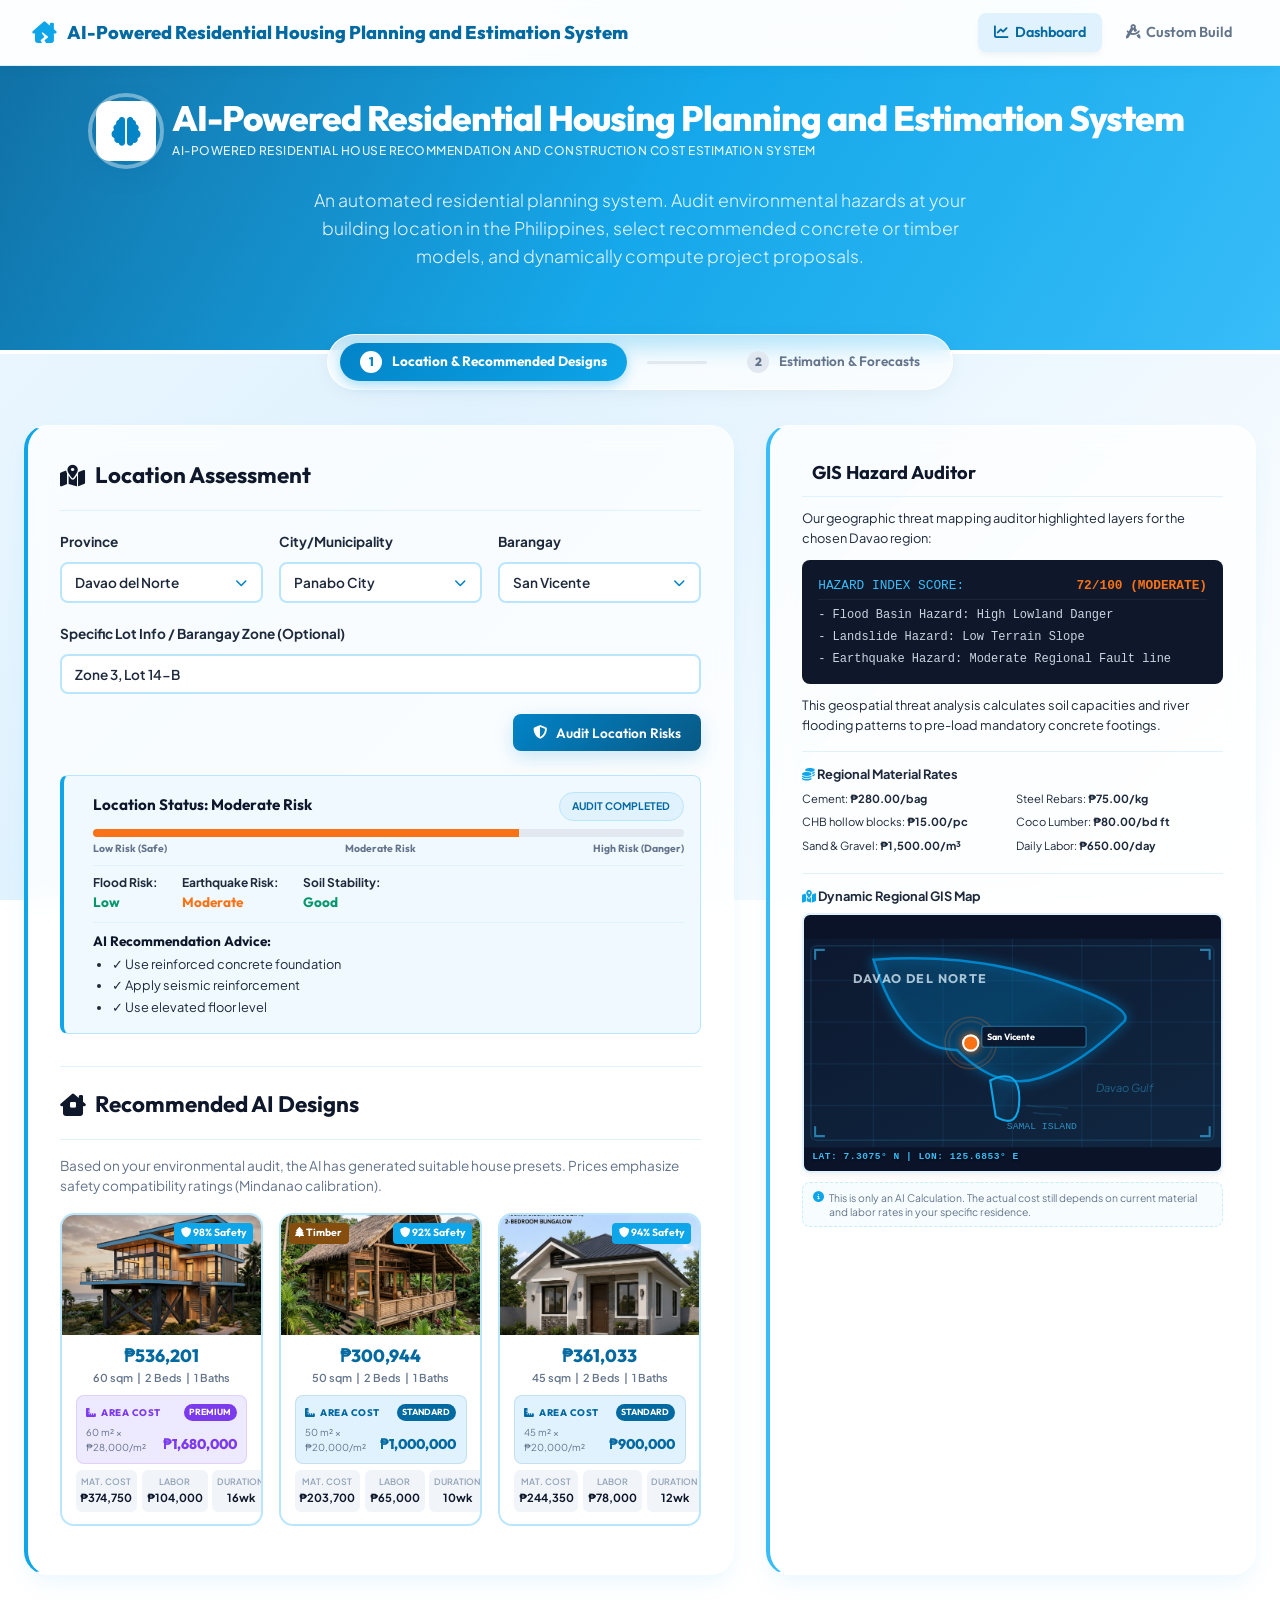
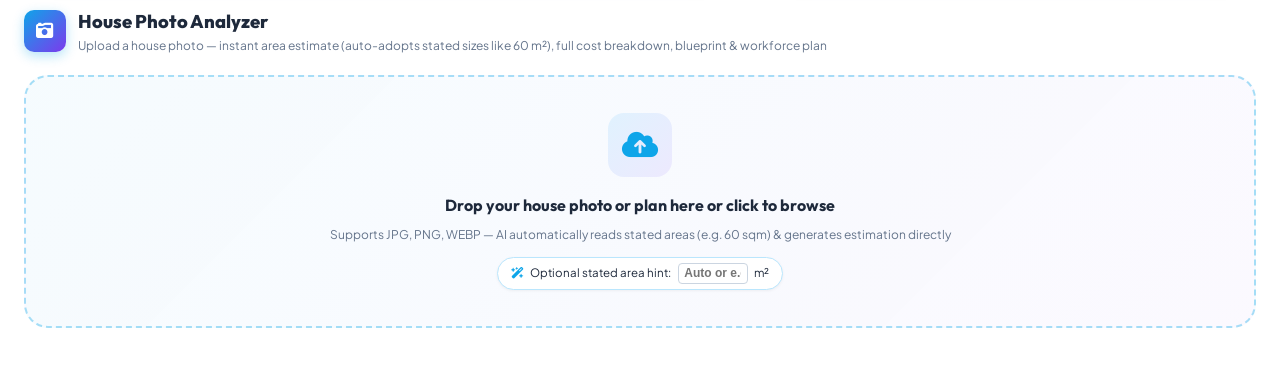
==== system.html @ 299796f6 "Add files via upload" ====
<!DOCTYPE html>
<html lang="en">

<head>
    <meta charset="UTF-8">
    <meta name="viewport" content="width=device-width, initial-scale=1.0">
    <title>AI-Powered Residential Housing Planning and Estimation System - Wizard Planner</title>
    <meta name="description"
        content="Automate structural planning, blueprint scanning, GIS hazard analysis, and dynamic cost forecasting for small residential buildings.">
    <!-- Google Fonts -->
    <link rel="preconnect" href="https://fonts.googleapis.com">
    <link rel="preconnect" href="https://fonts.gstatic.com" crossorigin>
    <link
        href="https://fonts.googleapis.com/css2?family=Outfit:wght@300;400;500;600;700;800&family=Plus+Jakarta+Sans:wght@300;400;500;600;700;800&display=swap"
        rel="stylesheet">
    <!-- FontAwesome for Premium Icons -->
    <link rel="stylesheet" href="https://cdnjs.cloudflare.com/ajax/libs/font-awesome/6.4.0/css/all.min.css">
    <!-- Shared Styles -->
    <link rel="stylesheet" href="style.css">
    <!-- Mark that user has visited the Dashboard -->
    <script>
        sessionStorage.setItem('visitedDashboard', '1');
    </script>
</head>

<body>
    <!-- Unified Top Navigation Header -->
    <nav class="top-nav">
        <div class="nav-container">
            <div class="nav-brand">
                <i class="fa-solid fa-house-chimney-crack brand-icon animate-pulse"></i>
                <span>AI-Powered Residential Housing Planning and Estimation System</span>
            </div>
            <div class="nav-links">
                <a href="system.html" class="nav-link active"><i class="fa-solid fa-chart-line"></i> Dashboard</a>
                <a href="index.html" class="nav-link"><i class="fa-solid fa-drafting-compass"></i> Custom Build</a>
            </div>
        </div>
    </nav>

    <!-- Premium Hero Header -->
    <header class="app-header" style="padding: 2.2rem 1.5rem 3rem 1.5rem;">
        <div class="header-overlay"></div>
        <div class="header-container">
            <div class="logo-area">
                <div class="logo-icon">
                    <i class="fa-solid fa-brain"></i>
                    <div class="pulse-ring"></div>
                </div>
                <div class="logo-text">
                    <h1>AI-Powered Residential Housing Planning and Estimation System</h1>
                    <span style="font-size: 0.75rem; letter-spacing: 0.5px;">AI-Powered Residential House Recommendation
                        and Construction Cost Estimation System</span>
                </div>
            </div>
            <p class="tagline">An automated residential planning system. Audit environmental hazards at your building
                location in the Philippines, select recommended concrete or timber models, and dynamically compute
                project proposals.</p>
        </div>
    </header>

    <!-- Main Workspace Container -->
    <main class="main-container" style="margin-top: -1.25rem;">

        <!-- Wizard Navigation Progress Indicator -->
        <div class="wizard-stepper">
            <div class="step-indicator active" id="stepIndicator1">
                <span class="step-number">1</span>
                <span>Location &amp; Recommended Designs</span>
            </div>
            <div class="step-divider">
                <div id="wizardProgressBar" class="step-progress-fill"></div>
            </div>
            <div class="step-indicator" id="stepIndicator2">
                <span class="step-number" id="stepBadge2">2</span>
                <span>Estimation &amp; Forecasts</span>
            </div>
        </div>

        <!-- STEP 1 CONTAINER (Location Search & Recommended Houses) -->
        <div id="step1Container" style="display: block;">
            <div class="workspace-grid">
                <!-- Step 1 Main Panel -->
                <section class="card glass-card feature-card" style="border-left-color: var(--sky-500); padding: 2rem;">
                    <div class="card-header" style="margin-bottom: 1.25rem;">
                        <h2><i class="fa-solid fa-map-location-dot"></i> Location Assessment</h2>
                    </div>

                    <div class="card-body">
                        <!-- Location Selection Fields -->
                        <div class="form-row">
                            <div class="form-group" style="margin: 0;">
                                <label for="provinceSelect" class="input-label">Province</label>
                                <div class="select-container">
                                    <select id="provinceSelect" class="premium-select"
                                        style="padding: 0.6rem 2rem 0.6rem 0.8rem; font-size: 0.85rem;">
                                        <option value="davao_norte">Davao del Norte</option>
                                        <option value="davao_sur">Davao del Sur</option>
                                        <option value="leyte">Leyte</option>
                                    </select>
                                    <i class="fa-solid fa-chevron-down select-arrow" style="font-size: 0.75rem;"></i>
                                </div>
                            </div>
                            <div class="form-group" style="margin: 0;">
                                <label for="citySelect" class="input-label">City/Municipality</label>
                                <div class="select-container">
                                    <select id="citySelect" class="premium-select"
                                        style="padding: 0.6rem 2rem 0.6rem 0.8rem; font-size: 0.85rem;">
                                        <option value="panabo">Panabo City</option>
                                        <option value="davao_city">Davao City</option>
                                        <option value="tacloban">Tacloban City</option>
                                    </select>
                                    <i class="fa-solid fa-chevron-down select-arrow" style="font-size: 0.75rem;"></i>
                                </div>
                            </div>
                            <div class="form-group" style="margin: 0;">
                                <label for="barangaySelect" class="input-label">Barangay</label>
                                <div class="select-container">
                                    <select id="barangaySelect" class="premium-select"
                                        style="padding: 0.6rem 2rem 0.6rem 0.8rem; font-size: 0.85rem;">
                                        <option value="san_vicente">San Vicente</option>
                                        <option value="buhangin">Buhangin</option>
                                        <option value="anibong">Anibong</option>
                                    </select>
                                    <i class="fa-solid fa-chevron-down select-arrow" style="font-size: 0.75rem;"></i>
                                </div>
                            </div>
                        </div>

                        <div class="form-group" style="margin-bottom: 1.25rem;">
                            <label for="lotDetails" class="input-label">Specific Lot Info / Barangay Zone
                                (Optional)</label>
                            <input type="text" id="lotDetails" value="Zone 3, Lot 14-B"
                                placeholder="e.g. Block 5, Lot 12, Golden Hills"
                                style="width: 100%; padding: 0.6rem 0.8rem; border: 2px solid var(--sky-200); border-radius: var(--radius-sm); outline: none; font-family: var(--font-body); font-weight: 600; color: var(--slate-800); background: white; font-size: 0.85rem;">
                        </div>

                        <div style="text-align: right; margin-bottom: 1.5rem;">
                            <button type="button" id="btnAuditLocation" class="export-btn"
                                style="padding: 0.6rem 1.25rem; font-size: 0.85rem; border-radius: var(--radius-sm);"><i
                                    class="fa-solid fa-shield-halved"></i> Audit Location Risks</button>
                        </div>

                        <!-- Dynamic AI Location Assessment Report Output -->
                        <div class="recommendations-box sky-advisory" id="gisSafetyOutput"
                            style="margin-top: 0; margin-bottom: 2rem; border-left-width: 4px; display: flex; gap: 0.8rem; padding: 1rem;">
                            <i class="fa-solid fa-earth-philippines text-sky rec-icon" style="font-size: 1.8rem;"></i>
                            <div style="flex-grow: 1;">
                                <div
                                    style="display: flex; justify-content: space-between; align-items: center; flex-wrap: wrap; gap: 0.5rem;">
                                    <strong style="font-size: 0.95rem;" id="recommendationTitle">Location Status:
                                        Moderate Risk</strong>
                                    <span class="badge sky-badge" id="zoningThreatBadge"
                                        style="background: var(--sky-100); color: var(--sky-700); font-size: 0.65rem; border: 1px solid var(--sky-200);">AUDIT
                                        COMPLETED</span>
                                </div>
                                <!-- Location Hazard Threat Index Meter -->
                                <div style="margin-top: 0.5rem; margin-bottom: 0.4rem;">
                                    <div class="hazard-meter-bg"
                                        style="background: var(--slate-200); height: 8px; border-radius: 4px; overflow: hidden; position: relative;">
                                        <div id="hazardMeterFill"
                                            style="height: 100%; width: 72%; background: var(--orange-500); transition: width 0.4s ease, background-color 0.4s ease;">
                                        </div>
                                    </div>
                                    <div
                                        style="display: flex; justify-content: space-between; font-size: 0.65rem; color: var(--slate-500); margin-top: 0.25rem; font-weight: 700; font-family: var(--font-heading);">
                                        <span>Low Risk (Safe)</span>
                                        <span>Moderate Risk</span>
                                        <span>High Risk (Danger)</span>
                                    </div>
                                </div>
                                <div class="risk-metrics-row"
                                    style="display: flex; gap: 1.5rem; margin-top: 0.5rem; border-top: 1px solid rgba(14, 165, 233, 0.08); border-bottom: 1px solid rgba(14, 165, 233, 0.08); padding: 0.4rem 0;">
                                    <span style="font-size: 0.75rem; font-weight: 700; color: var(--slate-700);">Flood
                                        Risk: <strong style="color: var(--green-600);"
                                            id="lblFloodRisk">Low</strong></span>
                                    <span
                                        style="font-size: 0.75rem; font-weight: 700; color: var(--slate-700);">Earthquake
                                        Risk: <strong style="color: var(--orange-500);"
                                            id="lblSeismicRisk">Moderate</strong></span>
                                    <span style="font-size: 0.75rem; font-weight: 700; color: var(--slate-700);">Soil
                                        Stability: <strong style="color: var(--green-600);"
                                            id="lblSoilRisk">Good</strong></span>
                                </div>
                                <div
                                    style="font-size: 0.8rem; line-height: 1.5; margin-top: 0.5rem; color: var(--slate-600);">
                                    <strong>AI Recommendation Advice:</strong>
                                    <ul style="margin-left: 1.2rem; margin-top: 0.2rem; display: flex; flex-direction: column; gap: 0.15rem;"
                                        id="lblRiskAdvice">
                                        <li>✓ Use reinforced concrete foundation</li>
                                        <li>✓ Apply seismic reinforcement</li>
                                        <li>✓ Use elevated floor level</li>
                                    </ul>
                                </div>
                            </div>
                        </div>

                        <!-- House Cards Selector Grid -->
                        <div class="card-header"
                            style="margin-bottom: 1rem; border-top: 1px solid var(--sky-100); padding-top: 1.25rem;">
                            <h2><i class="fa-solid fa-house-chimney-window"></i> Recommended AI Designs</h2>
                        </div>
                        <p class="section-desc" style="margin-bottom: 1rem;">Based on your environmental audit, the AI
                            has generated suitable house presets. Prices emphasize safety compatibility ratings
                            (Mindanao calibration).</p>

                        <div class="ai-house-selector-grid" id="houseSelectionGrid">
                            <!-- Populated dynamically by system.js to add standard and wood-related options -->
                        </div>
                    </div>
                </section>

                <!-- GIS Side Panel -->
                <section class="card glass-card feature-card" style="border-left-color: var(--sky-400); height: 100%;">
                    <div class="card-header" style="margin-bottom: 0.8rem; padding-bottom: 0.5rem;">
                        <h2 style="font-size: 1.15rem;"><i class="fa-solid fa-earth-philippines"></i> GIS Hazard Auditor
                        </h2>
                    </div>
                    <div class="card-body" style="font-size: 0.8rem; color: var(--slate-600); line-height: 1.5;">
                        <p>Our geographic threat mapping auditor highlighted layers for the chosen Davao region:</p>
                        <div
                            style="background: var(--slate-900); padding: 1rem; border-radius: 8px; color: #38bdf8; margin: 0.75rem 0; font-family: monospace;">
                            <div
                                style="display: flex; justify-content: space-between; border-bottom: 1px solid rgba(255,255,255,0.06); padding-bottom: 0.25rem;">
                                <span>HAZARD INDEX SCORE:</span>
                                <strong style="color: #ef4444;" id="lblGisScore">72/100 (MODERATE)</strong>
                            </div>
                            <div
                                style="margin-top: 0.4rem; display: flex; flex-direction: column; gap: 0.25rem; font-size: 0.75rem; color: #cbd5e1;">
                                <span>- Flood Basin Hazard: High Lowland Danger</span>
                                <span>- Landslide Hazard: Low Terrain Slope</span>
                                <span>- Earthquake Hazard: Moderate Regional Fault line</span>
                            </div>
                        </div>
                        <p>This geospatial threat analysis calculates soil capacities and river flooding patterns to
                            pre-load mandatory concrete footings.</p>

                        <!-- Material Price Rates Widget -->
                        <div style="margin-top: 1rem; border-top: 1px solid var(--sky-100); padding-top: 0.8rem;">
                            <strong
                                style="color: var(--slate-800); font-size: 0.8rem; display: block; margin-bottom: 0.4rem;"><i
                                    class="fa-solid fa-coins text-sky"></i> Regional Material Rates</strong>
                            <div
                                style="display: grid; grid-template-columns: 1fr 1fr; gap: 0.4rem; font-size: 0.7rem; color: var(--slate-600);">
                                <span>Cement: <strong>₱280.00/bag</strong></span>
                                <span>Steel Rebars: <strong>₱75.00/kg</strong></span>
                                <span>CHB hollow blocks: <strong>₱15.00/pc</strong></span>
                                <span>Coco Lumber: <strong>₱80.00/bd ft</strong></span>
                                <span>Sand &amp; Gravel: <strong>₱1,500.00/m³</strong></span>
                                <span>Daily Labor: <strong>₱650.00/day</strong></span>
                            </div>
                        </div>

                        <!-- Dynamic GIS Location Map -->
                        <div style="margin-top: 1.25rem; border-top: 1px solid var(--sky-100); padding-top: 0.8rem;">
                            <strong
                                style="color: var(--slate-800); font-size: 0.8rem; display: block; margin-bottom: 0.4rem;"><i
                                    class="fa-solid fa-map-location-dot text-sky"></i> Dynamic Regional GIS Map</strong>
                            <div id="gisMapContainer"
                                style="width: 100%; height: 260px; background: #0b1329; border-radius: var(--radius-sm); border: 2px solid var(--sky-100); overflow: hidden; position: relative; box-shadow: var(--shadow-sm);">
                                <!-- Interactive SVG map dynamically drawn by system.js -->
                                <svg id="gisMapSvg" style="width: 100%; height: 100%; display: block;"
                                    viewBox="0 0 300 150">
                                    <!-- Dynamic content loaded by system.js -->
                                </svg>
                                <span id="gisMapCoords"
                                    style="position: absolute; bottom: 0.4rem; left: 0.5rem; color: #38bdf8; font-family: monospace; font-size: 0.6rem; letter-spacing: 0.5px; text-shadow: 0 1px 2px rgba(0,0,0,0.8); font-weight: 700;">LAT:
                                    7.3075° N | LON: 125.6853° E</span>
                            </div>
                            <!-- AI Calculation Disclaimer -->
                            <div
                                style="margin-top: 0.6rem; padding: 0.45rem 0.6rem; background: rgba(56, 189, 248, 0.04); border: 1px dashed rgba(56, 189, 248, 0.25); border-radius: var(--radius-sm); font-size: 0.65rem; color: var(--slate-500); line-height: 1.35; display: flex; align-items: flex-start; gap: 0.35rem;">
                                <i class="fa-solid fa-circle-info text-sky"
                                    style="margin-top: 0.1rem; font-size: 0.7rem;"></i>
                                <span>This is only an AI Calculation. The actual cost still depends on current material
                                    and labor rates in your specific residence.</span>
                            </div>
                        </div>
                    </div>
                </section>
            </div>

            <!-- ============================================================ -->
            <!-- HOUSE PHOTO ANALYZER SECTION                                  -->
            <!-- ============================================================ -->
            <div id="housePhotoAnalyzerSection" style="margin-top:2rem;">
                <div style="display:flex;align-items:center;gap:0.75rem;margin-bottom:1.25rem;">
                    <div
                        style="width:42px;height:42px;background:linear-gradient(135deg,#0ea5e9,#7c3aed);border-radius:10px;display:flex;align-items:center;justify-content:center;flex-shrink:0;box-shadow:0 4px 12px rgba(14,165,233,0.3);">
                        <i class="fa-solid fa-camera-retro" style="color:white;font-size:1.1rem;"></i></div>
                    <div>
                        <h2
                            style="font-family:var(--font-heading);font-size:1.15rem;color:var(--slate-800);font-weight:800;margin:0;">
                            House Photo Analyzer</h2>
                        <p style="font-size:0.75rem;color:var(--slate-500);margin:0;">Upload a house photo — instant
                            area estimate (auto-adopts stated sizes like 60 m²), full cost breakdown, blueprint &amp; workforce plan</p>
                    </div>
                </div>
                <!-- Upload Zone -->
                <div id="photoUploadCard"
                    style="background:linear-gradient(135deg,rgba(14,165,233,0.04),rgba(124,58,237,0.03));border:2px dashed rgba(14,165,233,0.35);border-radius:var(--radius-lg);padding:2.2rem 2rem;text-align:center;cursor:pointer;transition:all 0.25s ease;position:relative;"
                    onclick="document.getElementById('housePhotoInput').click();"
                    ondragover="event.preventDefault();this.style.borderColor='#0ea5e9';"
                    ondragleave="this.style.borderColor='rgba(14,165,233,0.35)';" ondrop="handlePhotoDrop(event);">
                    <input type="file" id="housePhotoInput" accept="image/*" style="display:none;"
                        onchange="handlePhotoUpload(this.files[0])">
                    <div
                        style="width:64px;height:64px;background:linear-gradient(135deg,#e0f2fe,#ede9fe);border-radius:16px;display:flex;align-items:center;justify-content:center;margin:0 auto 1rem;">
                        <i class="fa-solid fa-cloud-arrow-up" style="font-size:1.8rem;color:#0ea5e9;"></i></div>
                    <p
                        style="font-size:1rem;font-weight:700;color:var(--slate-700);margin:0 0 0.4rem;font-family:var(--font-heading);">
                        Drop your house photo or plan here or click to browse</p>
                    <p style="font-size:0.75rem;color:var(--slate-500);margin:0 0 0.8rem;">Supports JPG, PNG, WEBP — AI automatically reads stated areas (e.g. 60 sqm) &amp; generates estimation directly</p>
                    <div onclick="event.stopPropagation();" style="display:inline-flex;align-items:center;gap:0.4rem;background:white;padding:0.35rem 0.8rem;border-radius:20px;border:1px solid var(--sky-200);box-shadow:0 1px 3px rgba(0,0,0,0.05);font-size:0.72rem;color:var(--slate-600);">
                        <i class="fa-solid fa-wand-magic-sparkles text-sky"></i>
                        <span>Optional stated area hint:</span>
                        <input type="text" id="photoAreaHint" placeholder="Auto or e.g. 60" style="width:70px;padding:0.15rem 0.35rem;border-radius:4px;border:1px solid #cbd5e1;text-align:center;font-weight:700;color:#0284c7;font-size:0.75rem;outline:none;">
                        <span>m²</span>
                    </div>
                </div>
                <!-- Analyzing Status Banner -->
                <div id="analyzingOverlay"
                    style="text-align:center;padding:2.5rem;background:linear-gradient(135deg,#0f172a,#1e1b4b);border-radius:var(--radius-lg);display:none;margin-top:1.5rem;box-shadow:var(--shadow-md);">
                    <div
                        style="width:56px;height:56px;border:4px solid rgba(14,165,233,0.2);border-top-color:#0ea5e9;border-radius:50%;animation:spin 0.8s linear infinite;margin:0 auto 1rem;">
                    </div>
                    <p id="analyzingMainText"
                        style="color:#38bdf8;font-weight:700;font-family:var(--font-heading);font-size:1.05rem;margin:0;">
                        AI Analyzing House Structure &amp; Specifications...</p>
                    <p id="analyzingSubText" style="color:#94a3b8;font-size:0.78rem;margin:0.4rem 0 0;">Scanning image for stated floor area (e.g. 60 m²), structural geometry &amp; materials — loading directly...</p>
                </div>
            </div>
        </div>

        <!-- STEP 2 CONTAINER (Spreadsheet, Blueprints, GIS Auditor Details, Cost Trends side-by-side at bottom) -->
        <div id="step2Container" style="display: none;">
            <!-- Back button -->
            <button type="button" id="btnBackToStep1" class="launch-planner-btn"
                style="width: auto; display: inline-flex; align-items: center; gap: 0.5rem; padding: 0.6rem 1.25rem; font-size: 0.85rem; margin-bottom: 1.5rem; background: var(--white); color: var(--sky-700); border: 2px solid var(--sky-200);"><i
                    class="fa-solid fa-arrow-left"></i> Back to Step 1: Change Design</button>

            <!-- Main Content Area: Spec & Table -->
            <section class="card glass-card feature-card"
                style="border-left-color: var(--green-500); padding: 2rem; margin-bottom: 2rem;">
                <div class="card-header"
                    style="margin-bottom: 1.25rem; display: flex; justify-content: space-between; align-items: center; flex-wrap: wrap; gap: 1rem;">
                    <h2><i class="fa-solid fa-drafting-compass"></i> Blueprint &amp; Cost Estimation</h2>
                    <button type="button" id="sysExportBtn" class="export-btn"
                        style="padding: 0.6rem 1.2rem; font-size: 0.85rem; border-radius: var(--radius-sm);"><i
                            class="fa-solid fa-file-pdf"></i> Export Project Report</button>
                </div>

                <div class="card-body">
                    <!-- Location selected header display -->
                    <div
                        style="display: flex; align-items: center; justify-content: space-between; margin-bottom: 1.25rem; border-bottom: 1px solid var(--slate-100); padding-bottom: 0.6rem;">
                        <div>
                            <span
                                style="font-size: 0.65rem; text-transform: uppercase; color: var(--slate-500); font-weight: 700; display: block;">Construction
                                Site Location</span>
                            <strong id="step2Location"
                                style="font-size: 0.95rem; color: var(--slate-800); font-family: var(--font-heading);">San
                                Vicente, Panabo City, Mindanao</strong>
                        </div>
                        <div style="text-align: right;">
                            <span
                                style="font-size: 0.65rem; text-transform: uppercase; color: var(--slate-500); font-weight: 700; display: block;">Design
                                Valuation (₱)</span>
                            <strong id="step2HousePrice"
                                style="font-size: 1.1rem; color: var(--sky-700); font-family: var(--font-heading); font-weight: 800;">₱0.00</strong>
                        </div>
                    </div>

                    <!-- Side-by-Side Blueprint & Visuals -->
                    <div class="visual-blueprint-flex">
                        <div class="house-visual-frame"
                            style="border: 2px solid var(--sky-100); border-radius: var(--radius-md); overflow: hidden; background: #0b1329; height: 380px; position: relative;">
                            <img id="step2HouseImg" src="Img/house_elevated.png" alt="AI House Visualization"
                                style="width: 100%; height: 100%; object-fit: cover;">
                            <span id="step2HouseBadge"
                                style="position: absolute; bottom: 0.6rem; left: 0.6rem; background: rgba(0,0,0,0.65); color: white; padding: 0.25rem 0.55rem; border-radius: 4px; font-size: 0.72rem; font-weight: 700; font-family: var(--font-heading);">AI RENDER</span>
                            <button type="button" id="btnChangePhotoInStep2"
                                onclick="document.getElementById('housePhotoInput').click();"
                                style="display: none; position: absolute; top: 0.6rem; right: 0.6rem; background: rgba(15,23,42,0.85); backdrop-filter: blur(4px); border: 1px solid rgba(255,255,255,0.25); color: white; border-radius: 6px; padding: 0.35rem 0.75rem; font-size: 0.75rem; font-weight: 700; cursor: pointer;">
                                <i class="fa-solid fa-rotate"></i> Change Photo
                            </button>
                        </div>
                        <div class="blueprint-visual-frame"
                            style="border: 2px solid var(--sky-100); border-radius: var(--radius-md); overflow: hidden; background: #0b1329; height: 380px; position: relative;">
                            <img id="step2BlueprintImg" src="Img/blueprint_elevated.png" alt="House Blueprint Draft"
                                style="width: 100%; height: 100%; object-fit: cover;">
                            <svg id="step2BlueprintSvg"
                                style="width: 100%; height: 100%; display: none; background: #f8fafc;"
                                viewBox="0 0 880 560"></svg>
                            <span id="step2BlueprintBadge"
                                style="position: absolute; bottom: 0.6rem; left: 0.6rem; background: rgba(0,0,0,0.72); color: white; padding: 0.25rem 0.65rem; border-radius: 4px; font-size: 0.74rem; font-weight: 700; font-family: var(--font-heading); cursor: pointer; display: flex; align-items: center; gap: 0.4rem;">
                                <i class="fa-solid fa-drafting-compass" style="color: #38bdf8;"></i> PLAN DRAFT &bull; Click to Enlarge
                            </span>
                            <button type="button" id="btnFullscreenBlueprint"
                                style="position: absolute; top: 0.6rem; right: 0.6rem; background: rgba(15,23,42,0.85); backdrop-filter: blur(4px); border: 1px solid rgba(255,255,255,0.3); color: white; border-radius: 6px; padding: 0.35rem 0.75rem; font-size: 0.75rem; font-weight: 700; cursor: pointer; display: flex; align-items: center; gap: 0.4rem; z-index: 5;">
                                <i class="fa-solid fa-expand" style="color: #38bdf8;"></i> Large Blueprint View
                            </button>
                        </div>
                    </div>

                    <!-- Construction Details & Risk Adaptations -->
                    <div class="construction-details-grid">
                        <div>
                            <span
                                style="font-size: 0.65rem; text-transform: uppercase; color: var(--slate-500); font-weight: 700; display: block; margin-bottom: 0.25rem;">Construction
                                Details</span>
                            <div
                                style="font-size: 0.75rem; color: var(--slate-700); line-height: 1.4; display: flex; flex-direction: column; gap: 0.15rem;">
                                <span><strong>Foundation:</strong> <span id="printFoundationType">Concrete
                                        Columns</span></span>
                                <span><strong>Wall Material:</strong> <span id="printWallMaterial">Concrete CHB
                                        Standard</span></span>
                                <span><strong>Roof Structure:</strong> <span id="printRoofMaterial">Trusses &amp; GI
                                        Sheets</span></span>
                            </div>
                        </div>
                        <div>
                            <span
                                style="font-size: 0.65rem; text-transform: uppercase; color: var(--slate-500); font-weight: 700; display: block; margin-bottom: 0.25rem;">Risk
                                Adaptations Included</span>
                            <div
                                style="font-size: 0.75rem; color: var(--green-600); font-weight: 700; display: flex; flex-direction: column; gap: 0.15rem;">
                                <span id="printRiskAdapt1">✓ Flood-resistant elevated stilt structure</span>
                                <span id="printRiskAdapt2">✓ Seismic tie-wire rebar column mesh</span>
                                <span id="printRiskAdapt3">✓ Typhoon-braced roof fascia framing</span>
                            </div>
                        </div>
                    </div>

                    <!-- Adjust Parameters for Photo Analyzed Custom House -->
                    <div id="customPhotoControls"
                        style="display: none; background: linear-gradient(135deg, rgba(14,165,233,0.05), rgba(124,58,237,0.03)); border: 1.5px solid var(--sky-200); border-radius: var(--radius-md); padding: 1.15rem; margin-bottom: 1.5rem;">
                        
                        <!-- AI Stated Area Adoption Badge -->
                        <div id="aiAdoptedAreaBanner"
                            style="display: flex; align-items: center; justify-content: space-between; background: linear-gradient(135deg, rgba(14,165,233,0.12), rgba(16,185,129,0.1)); border: 1.5px solid #0284c7; border-radius: 8px; padding: 0.75rem 1rem; margin-bottom: 1rem; flex-wrap: wrap; gap: 0.5rem;">
                            <div style="display: flex; align-items: center; gap: 0.65rem;">
                                <span style="background: #0284c7; color: white; border-radius: 50%; width: 28px; height: 28px; display: flex; align-items: center; justify-content: center; font-size: 0.85rem; flex-shrink: 0;"><i class="fa-solid fa-check-double"></i></span>
                                <div>
                                    <div style="font-size: 0.85rem; font-weight: 800; color: #0369a1;">
                                        ✨ Stated Floor Area Adopted: <span id="aiAdoptedAreaVal" style="background: white; padding: 0.15rem 0.55rem; border-radius: 4px; border: 1px solid #38bdf8; font-weight: 800; font-size: 0.92rem; color: #0284c7;">60 m²</span>
                                    </div>
                                    <div id="aiAdoptedAreaNote" style="font-size: 0.73rem; color: #475569;">Stated 60 m² detected. Blueprint layout, materials count, and workforce schedule are automatically calibrated to 60 square meters.</div>
                                </div>
                            </div>
                            <span style="font-size: 0.72rem; color: #0284c7; font-weight: 700; background: rgba(255,255,255,0.85); padding: 0.25rem 0.6rem; border-radius: 4px; border: 1px solid #bae6fd;">
                                <i class="fa-solid fa-arrows-rotate"></i> Live Synchronized
                            </span>
                        </div>
                        <div
                            style="display: flex; justify-content: space-between; align-items: center; margin-bottom: 0.75rem; flex-wrap: wrap; gap: 0.5rem;">
                            <div
                                style="font-family: var(--font-heading); font-weight: 700; font-size: 0.88rem; color: var(--slate-800);">
                                <i class="fa-solid fa-sliders" style="color: var(--sky-500);"></i> Adjust Photo Estimate
                                Parameters
                            </div>
                            <span
                                style="font-size: 0.7rem; color: var(--sky-700); background: var(--sky-100); border: 1px solid var(--sky-200); padding: 0.15rem 0.5rem; border-radius: 4px; font-weight: 700;">
                                <i class="fa-solid fa-wand-magic-sparkles"></i> AI Detected from House Photo
                            </span>
                        </div>
                        <div
                            style="display: grid; grid-template-columns: repeat(auto-fit, minmax(180px, 1fr)); gap: 1rem;">
                            <div>
                                <label
                                    style="font-size: 0.72rem; font-weight: 700; color: var(--slate-600); display: block; margin-bottom: 0.35rem;">Floor
                                    Area (m²)</label>
                                <div style="display: flex; align-items: center; gap: 0.5rem;">
                                    <input type="range" id="paAreaSlider" min="25" max="300" value="80" style="flex: 1;"
                                        oninput="updatePhotoArea(this.value)">
                                    <input type="number" id="paAreaInput" value="80" min="25" max="300"
                                        style="width: 58px; border: 2px solid var(--sky-200); border-radius: 6px; padding: 0.2rem; text-align: center; font-weight: 700; color: var(--sky-700); font-size: 0.82rem; outline: none;"
                                        oninput="updatePhotoArea(this.value)"> <span
                                        style="font-size: 0.72rem; color: var(--slate-500);">m²</span>
                                </div>
                            </div>
                            <div>
                                <label
                                    style="font-size: 0.72rem; font-weight: 700; color: var(--slate-600); display: block; margin-bottom: 0.35rem;">Build
                                    Quality</label>
                                <select id="paQualitySelect"
                                    style="width: 100%; border: 2px solid var(--sky-200); border-radius: 6px; padding: 0.35rem 0.5rem; font-weight: 700; color: var(--slate-800); font-size: 0.8rem; outline: none; background: white;"
                                    onchange="updatePhotoQuality(this.value)">
                                    <option value="standard">Standard — ₱20,000/m²</option>
                                    <option value="premium">Premium — ₱28,000/m²</option>
                                    <option value="luxury">Luxury — ₱38,500/m²</option>
                                </select>
                            </div>
                            <div>
                                <label
                                    style="font-size: 0.72rem; font-weight: 700; color: var(--slate-600); display: block; margin-bottom: 0.35rem;">Number
                                    of Floors</label>
                                <select id="paFloorsSelect"
                                    style="width: 100%; border: 2px solid var(--sky-200); border-radius: 6px; padding: 0.35rem 0.5rem; font-weight: 700; color: var(--slate-800); font-size: 0.8rem; outline: none; background: white;"
                                    onchange="updatePhotoFloors(this.value)">
                                    <option value="1">1 Floor (Bungalow)</option>
                                    <option value="2">2 Floors (Two-Storey)</option>
                                    <option value="3">3 Floors (Multi-Level)</option>
                                </select>
                            </div>
                            <div>
                                <label
                                    style="font-size: 0.72rem; font-weight: 700; color: var(--slate-600); display: block; margin-bottom: 0.35rem;">Roof
                                    Profile</label>
                                <select id="paRoofSelect"
                                    style="width: 100%; border: 2px solid var(--sky-200); border-radius: 6px; padding: 0.35rem 0.5rem; font-weight: 700; color: var(--slate-800); font-size: 0.8rem; outline: none; background: white;"
                                    onchange="updatePhotoRoof(this.value)">
                                    <option value="gable">Gable Roof Profile</option>
                                    <option value="hip">Hip Roof Profile</option>
                                    <option value="flat">Flat Concrete Roof</option>
                                </select>
                            </div>
                        </div>
                    </div>

                    <!-- Dynamic Materials Table -->
                    <div class="table-responsive"
                        style="margin-bottom: 1.5rem; border-radius: var(--radius-sm); border: 1px solid var(--slate-100);">
                        <table class="premium-table" style="margin: 0; min-width: 100%;">
                            <thead>
                                <tr>
                                    <th style="font-size: 0.8rem; padding: 0.6rem 0.8rem;">Material / Labor Item</th>
                                    <th style="font-size: 0.8rem; padding: 0.6rem 0.8rem;">Quantity / Size</th>
                                    <th style="font-size: 0.8rem; padding: 0.6rem 0.8rem;" class="text-right">Price
                                        Estimate</th>
                                </tr>
                            </thead>
                            <tbody id="step2MaterialsBody">
                                <!-- Populated dynamically by system.js -->
                            </tbody>
                        </table>
                    </div>

                    <!-- Labor Workforce Allocator Controls -->
                    <div
                        style="background: var(--slate-50); border: 1px solid var(--slate-200); border-radius: var(--radius-md); padding: 1.25rem; margin-bottom: 1.5rem;">
                        <div
                            style="display: flex; justify-content: space-between; align-items: center; margin-bottom: 0.6rem;">
                            <span style="font-size: 0.85rem; font-weight: 700; color: var(--slate-700);"><i
                                    class="fa-solid fa-people-group"></i> Active Labor Workforce</span>
                            <strong id="laborCrewLabel"
                                style="font-size: 0.95rem; color: var(--sky-700); font-family: var(--font-heading);">2
                                Workers</strong>
                        </div>
                        <div style="display: flex; align-items: center; gap: 1rem; margin-bottom: 0.8rem;">
                            <input type="range" id="laborCrewSlider" min="2" max="12" value="2" step="2"
                                class="premium-slider" style="flex-grow: 1;">
                            <span
                                style="font-size: 0.8rem; font-weight: 700; color: var(--slate-500); background: white; border: 1px solid var(--slate-200); padding: 0.25rem 0.5rem; border-radius: 4px;"
                                id="sysCrewBadge">2 Workers</span>
                        </div>
                        <div
                            style="display: flex; justify-content: space-between; font-size: 0.8rem; font-weight: 700; border-top: 1px solid var(--slate-200); padding-top: 0.6rem; margin-top: 0.6rem;">
                            <span style="color: var(--slate-600);">Estimated Construction Duration:</span>
                            <strong style="color: var(--slate-800);" id="laborTimeDuration">90 Working Days</strong>
                        </div>
                        <!-- Trade Composition Workforce Plan -->
                        <div id="crewCompositionBreakdown"
                            style="margin-top: 0.65rem; padding-top: 0.55rem; border-top: 1px dashed var(--slate-200); font-size: 0.72rem; color: var(--slate-600); display: flex; align-items: center; gap: 0.4rem; flex-wrap: wrap;">
                            <strong style="color: var(--sky-700);"><i class="fa-solid fa-clipboard-user"></i> Workforce
                                Plan:</strong>
                            <span id="crewCompositionText">1 Foreman / Lead Mason, 1 Skilled Carpenter</span>
                        </div>
                    </div>

                    <!-- Flashing Slogan (AI only warning sign) -->
                    <div class="limitations-alert-card"
                        style="margin: 0; padding: 1rem 1.25rem; border-radius: var(--radius-sm); background: #fef2f2; border: 1px solid #fee2e2; border-left: 4px solid #ef4444;">
                        <i class="fa-solid fa-triangle-exclamation"
                            style="color: #ef4444; font-size: 1.5rem; margin-top: 0.1rem;"></i>
                        <div>
                            <h5 style="color: #991b1b; font-size: 0.9rem; font-weight: 700; margin-bottom: 0.15rem;">AI
                                Simulation Environment Only</h5>
                            <p style="color: #b91c1c; font-size: 0.75rem; line-height: 1.45;">This planning model is
                                designed as an interactive estimation suite. All building metrics represent estimated
                                materials counts. The schedule duration scales dynamically based on worker counts.
                                Provincial labor rates are calibrated to regional minimum wage structures (Davao Area:
                                ₱650.00/day).</p>
                        </div>
                    </div>
                </div>
            </section>

            <!-- Bottom Insight Panels: GIS Auditor and Cost Trends Side-by-Side (Step 2 Bottom) -->
            <div class="insights-bottom-grid" style="margin-bottom: 2rem;">

                <!-- Card A: GIS Hazard Auditor Explanation -->
                <section class="card glass-card feature-card" style="border-left-color: var(--sky-500); height: 100%;">
                    <div class="card-header" style="margin-bottom: 0.8rem; padding-bottom: 0.5rem;">
                        <h2 style="font-size: 1.15rem;"><i class="fa-solid fa-earth-philippines"></i> GIS Hazard Auditor
                            Analysis</h2>
                    </div>
                    <div class="card-body" style="font-size: 0.8rem; color: var(--slate-600); line-height: 1.5;">
                        <p>Our **Geospatial Information System (GIS)** audits environmental safety parameters to
                            pre-determine structural reinforcement requirements:</p>
                        <ul
                            style="margin-left: 1.2rem; margin-top: 0.4rem; display: flex; flex-direction: column; gap: 0.3rem; margin-bottom: 1rem;">
                            <li><strong>Flood Lowlands mapping</strong>: Evaluates historical rain patterns and storm
                                basin levels to enforce raised column foundations.</li>
                            <li><strong>Seismic Fault auditors</strong>: Measures active distance coordinates to
                                phivolcs regional shear fault lines.</li>
                            <li><strong>Landslide assessment</strong>: Scans soil moisture indexes and sloped land
                                terrains to check stability.</li>
                        </ul>
                        <div
                            style="background: rgba(14, 165, 233, 0.04); border-radius: var(--radius-sm); padding: 0.75rem 1rem; display: flex; align-items: flex-start; gap: 0.5rem; border: 1px solid var(--sky-100);">
                            <i class="fa-solid fa-circle-check text-sky"
                                style="font-size: 1.1rem; margin-top: 0.15rem;"></i>
                            <span style="font-size: 0.75rem; color: var(--sky-700); font-weight: 600;">Geospatial safety
                                is secured: Recommendations dynamically calibrate structural steel cages and footing
                                depths.</span>
                        </div>
                    </div>
                </section>

                <!-- Card B: Predictive Material Cost Trends -->
                <section class="card glass-card feature-card"
                    style="border-left-color: var(--orange-500); height: 100%;">
                    <div class="card-header" style="margin-bottom: 0.8rem; padding-bottom: 0.5rem;">
                        <h2 style="font-size: 1.15rem;"><i class="fa-solid fa-chart-line"></i> Material Cost Trends
                            &amp; Forecasts</h2>
                    </div>
                    <div class="card-body" style="font-size: 0.8rem; color: var(--slate-600); line-height: 1.5;">
                        <p>Time series forecasting monitors regional raw materials inflation over next month's outlook:
                        </p>

                        <!-- Forecast items list -->
                        <div style="display: flex; flex-direction: column; gap: 0.6rem; margin: 0.75rem 0;">
                            <!-- Steel Bar -->
                            <div
                                style="background: var(--slate-50); border: 1px solid var(--slate-200); padding: 0.5rem 0.8rem; border-radius: 6px; display: flex; justify-content: space-between; align-items: center;">
                                <span style="font-weight: 600; color: var(--slate-800);">Steel Rebars: ₱75.00
                                    $\rightarrow$ ₱81.00</span>
                                <strong style="color: #ef4444; font-size: 0.75rem;">+8.0% Next Month <i
                                        class="fa-solid fa-arrow-trend-up"></i></strong>
                            </div>

                            <!-- Cement -->
                            <div
                                style="background: var(--slate-50); border: 1px solid var(--slate-200); padding: 0.5rem 0.8rem; border-radius: 6px; display: flex; justify-content: space-between; align-items: center;">
                                <span style="font-weight: 600; color: var(--slate-800);">Portland Cement: ₱280.00
                                    $\rightarrow$ ₱302.00</span>
                                <strong style="color: #ef4444; font-size: 0.75rem;">+7.8% Next Month <i
                                        class="fa-solid fa-arrow-trend-up"></i></strong>
                            </div>

                            <!-- Lumber -->
                            <div
                                style="background: var(--slate-50); border: 1px solid var(--slate-200); padding: 0.5rem 0.8rem; border-radius: 6px; display: flex; justify-content: space-between; align-items: center;">
                                <span style="font-weight: 600; color: var(--slate-800);">Coco Lumber: ₱80.00
                                    $\rightarrow$ ₱85.00</span>
                                <strong style="color: #ef4444; font-size: 0.75rem;">+6.2% Next Month <i
                                        class="fa-solid fa-arrow-trend-up"></i></strong>
                            </div>
                        </div>

                        <p style="font-size: 0.75rem; color: var(--slate-500); line-height: 1.4;">Global transport
                            indices and regional quarry clearances keep concrete and steel bags elevated. Securing
                            supplier allocations immediately blocks future price escalations.</p>
                    </div>
                </section>

            </div>
        </div>
    </main>

    <!-- Detailed Export Proposal Modal Layout (Printable Final Project Report) -->
    <div class="export-modal" id="sysExportModal"
        style="display: none; position: fixed; top: 0; left: 0; right: 0; bottom: 0; background: rgba(15,23,42,0.6); z-index: 1000; align-items: center; justify-content: center; padding: 2rem; overflow-y: auto;">
        <div class="export-modal-content"
            style="background: white; max-width: 800px; width: 100%; border-radius: var(--radius-lg); box-shadow: var(--shadow-lg); overflow: hidden; display: flex; flex-direction: column; max-height: 90vh;">
            <div class="export-actions"
                style="padding: 1rem 1.5rem; background: var(--slate-50); border-bottom: 1px solid var(--slate-100); display: flex; justify-content: space-between; align-items: center;">
                <h3
                    style="font-family: var(--font-heading); font-size: 1.15rem; color: var(--slate-900); font-weight: 700; margin: 0;">
                    <i class="fa-solid fa-file-pdf text-sky"></i> Printable Final Project Planning Report
                </h3>
                <div style="display: flex; gap: 0.5rem;">
                    <button class="btn-print" id="btnPrintSysActual"
                        style="background: var(--sky-600); color: white; border: none; padding: 0.5rem 1rem; border-radius: 6px; font-weight: 700; font-size: 0.8rem; cursor: pointer; display: inline-flex; align-items: center; gap: 0.3rem;"><i
                            class="fa-solid fa-print"></i> Print Report</button>
                    <button class="btn-close" id="btnCloseSysModal"
                        style="background: var(--slate-200); color: var(--slate-700); border: none; padding: 0.5rem 1rem; border-radius: 6px; font-weight: 700; font-size: 0.8rem; cursor: pointer;">Close</button>
                </div>
            </div>

            <div id="printSysArea" class="print-area"
                style="padding: 2.2rem; overflow-y: auto; flex-grow: 1; color: #1e293b;">
                <div style="text-align: center; margin-bottom: 1.5rem;">
                    <h2
                        style="font-family: var(--font-heading); font-weight: 800; font-size: 1.4rem; color: var(--sky-700); letter-spacing: -0.5px; margin: 0;">
                        AI PROGRESS HOUSING ESTIMATOR</h2>
                    <h3
                        style="font-family: var(--font-heading); font-weight: 600; font-size: 0.9rem; color: var(--slate-500); margin: 0.2rem 0 0 0;">
                        Printable Final Project Planning Report</h3>
                    <p style="font-size: 0.7rem; color: var(--slate-400); margin-top: 0.15rem;" id="printSysDateString">
                        Generated on: </p>
                </div>
                <hr style="border: 0; border-top: 2px solid var(--sky-100); margin-bottom: 1.5rem;">

                <div style="margin-bottom: 1.5rem; display: grid; grid-template-columns: 1.2fr 1fr; gap: 1.5rem;">
                    <div>
                        <h4
                            style="font-family: var(--font-heading); font-size: 0.9rem; color: var(--slate-900); margin-bottom: 0.4rem; border-bottom: 1px solid var(--sky-100); padding-bottom: 0.2rem;">
                            Location Analysis Assessment</h4>
                        <table class="print-table"
                            style="width: 100%; border-collapse: collapse; font-size: 0.75rem; line-height: 1.4;">
                            <tr>
                                <td style="padding: 0.3rem 0; width: 45%;"><strong>Province:</strong></td>
                                <td style="padding: 0.3rem 0;" id="printProvince">Davao del Norte</td>
                            </tr>
                            <tr>
                                <td style="padding: 0.3rem 0;"><strong>City/Municipality:</strong></td>
                                <td style="padding: 0.3rem 0;" id="printCity">Panabo City</td>
                            </tr>
                            <tr>
                                <td style="padding: 0.3rem 0;"><strong>Barangay:</strong></td>
                                <td style="padding: 0.3rem 0;" id="printBarangay">San Vicente</td>
                            </tr>
                            <tr>
                                <td style="padding: 0.3rem 0;"><strong>Geospatial Risk Level:</strong></td>
                                <td style="padding: 0.3rem 0; font-weight: 700; color: #ef4444;" id="printRiskRating">
                                    Moderate Risk</td>
                            </tr>
                        </table>
                    </div>
                    <div>
                        <h4
                            style="font-family: var(--font-heading); font-size: 0.9rem; color: var(--slate-900); margin-bottom: 0.4rem; border-bottom: 1px solid var(--sky-100); padding-bottom: 0.2rem;">
                            House Specifications</h4>
                        <table class="print-table"
                            style="width: 100%; border-collapse: collapse; font-size: 0.75rem; line-height: 1.4;">
                            <tr>
                                <td style="padding: 0.3rem 0; width: 45%;"><strong>Floor Area Size:</strong></td>
                                <td style="padding: 0.3rem 0;" id="printArea">60 sqm</td>
                            </tr>
                            <tr>
                                <td style="padding: 0.3rem 0;"><strong>Bedrooms / Baths:</strong></td>
                                <td style="padding: 0.3rem 0;" id="printBedBaths">3 Beds / 2 Baths</td>
                            </tr>
                            <tr>
                                <td style="padding: 0.3rem 0;"><strong>Wall Material:</strong></td>
                                <td style="padding: 0.3rem 0;" id="printWalls">Solid Timber Wood Panel</td>
                            </tr>
                            <tr>
                                <td style="padding: 0.3rem 0;"><strong>Roofing Profile:</strong></td>
                                <td style="padding: 0.3rem 0;" id="printRoof">GI Steel Braced Frame</td>
                            </tr>
                        </table>
                    </div>
                </div>

                <div style="margin-bottom: 1.5rem;">
                    <h4
                        style="font-family: var(--font-heading); font-size: 0.9rem; color: var(--slate-900); margin-bottom: 0.4rem; border-bottom: 1px solid var(--sky-100); padding-bottom: 0.2rem;">
                        Geospatial Hazard Score &amp; Details</h4>
                    <table class="print-table"
                        style="width: 100%; border-collapse: collapse; font-size: 0.75rem; line-height: 1.4;">
                        <tr>
                            <td style="padding: 0.3rem 0; width: 45%;"><strong>GIS Hazard Score:</strong></td>
                            <td style="padding: 0.3rem 0; font-weight: 700; color: #ef4444;" id="printGisScore">72/100
                            </td>
                        </tr>
                        <tr>
                            <td style="padding: 0.3rem 0;"><strong>Active Threat Warnings:</strong></td>
                            <td style="padding: 0.3rem 0; color: var(--slate-600);" id="printGisDesc">Moderate Flood
                                Basin lowlands / Davao Fault Line proximity checks completed.</td>
                        </tr>
                    </table>
                </div>

                <div style="margin-bottom: 1.5rem;">
                    <h4
                        style="font-family: var(--font-heading); font-size: 0.9rem; color: var(--slate-900); margin-bottom: 0.4rem; border-bottom: 1px solid var(--sky-100); padding-bottom: 0.2rem;">
                        Construction Timeline Summary</h4>
                    <table class="print-table"
                        style="width: 100%; border-collapse: collapse; font-size: 0.75rem; line-height: 1.4;">
                        <tr>
                            <td style="padding: 0.3rem 0; width: 45%;"><strong>Workers Crew Size:</strong></td>
                            <td style="padding: 0.3rem 0;" id="printCrew">2 Workers</td>
                        </tr>
                        <tr>
                            <td style="padding: 0.3rem 0;"><strong>Estimated Completion Time:</strong></td>
                            <td style="padding: 0.3rem 0; font-weight: 700;" id="printDuration">90 Working Days</td>
                        </tr>
                    </table>
                </div>

                <div style="margin-bottom: 1.5rem;">
                    <h4
                        style="font-family: var(--font-heading); font-size: 0.9rem; color: var(--slate-900); margin-bottom: 0.5rem; border-bottom: 1px solid var(--sky-100); padding-bottom: 0.25rem;">
                        Blueprint Plan Drafts</h4>
                    <div
                        style="display: grid; grid-template-columns: 1fr 1fr; gap: 1rem; text-align: center; margin-top: 0.5rem;">
                        <div>
                            <img id="printHouseImg" src="Img/house_elevated.png"
                                style="width: 100%; height: 140px; object-fit: cover; border-radius: 6px; border: 1px solid var(--slate-200);"
                                alt="AI House">
                            <span
                                style="font-size: 0.65rem; color: var(--slate-500); display: block; margin-top: 0.2rem;">RECOMMENDED
                                AI HOUSE RENDER</span>
                        </div>
                        <div>
                            <img id="printBlueprintImg" src="Img/blueprint_elevated.png"
                                style="width: 100%; height: 140px; object-fit: cover; border-radius: 6px; border: 1px solid var(--slate-200);"
                                alt="Blueprint Plan">
                            <span
                                style="font-size: 0.65rem; color: var(--slate-500); display: block; margin-top: 0.2rem;">BLUEPRINT
                                TECHNICAL PLAN</span>
                        </div>
                    </div>
                </div>

                <div>
                    <h4
                        style="font-family: var(--font-heading); font-size: 0.9rem; color: var(--slate-900); margin-bottom: 0.4rem; border-bottom: 1px solid var(--sky-100); padding-bottom: 0.2rem;">
                        Complete Cost Breakdown Table</h4>
                    <table class="print-table compact"
                        style="width: 100%; border-collapse: collapse; font-size: 0.75rem;" id="printMaterialsTable">
                        <thead>
                            <tr style="border-bottom: 1.5px solid var(--slate-300); text-align: left;">
                                <th style="padding: 0.4rem 0;">Line Cost Component</th>
                                <th style="padding: 0.4rem 0;">Quantity / Configuration</th>
                                <th style="padding: 0.4rem 0; text-align: right;">Valuation (₱)</th>
                            </tr>
                        </thead>
                        <tbody id="printMaterialsTableBody">
                            <!-- Copied from active table during export -->
                        </tbody>
                    </table>
                </div>

                <div
                    style="margin-top: 2rem; border-top: 1px solid var(--slate-200); padding-top: 1rem; font-size: 0.65rem; color: var(--slate-400); text-align: center; line-height: 1.45;">
                    <strong>AI-Powered Capstone Planning System Report.</strong> All costs represent dynamic machine
                    learning estimations in Philippine currency (₱). Note: This is only an AI Calculation; actual costs
                    still depend on local market rates in your specific residence.
                </div>
            </div>
        </div>
    </div>

    <!-- Lightbox Image / Large Blueprint Preview Modal -->
    <div id="imageLightbox" class="lightbox-modal"
        style="display: none; position: fixed; z-index: 2000; top: 0; left: 0; width: 100vw; height: 100vh; background: rgba(15, 23, 42, 0.94); backdrop-filter: blur(10px); justify-content: center; align-items: center; opacity: 0; transition: opacity 0.3s ease;">
        <div class="lightbox-container"
            style="position: relative; width: 95vw; max-width: 1320px; max-height: 92vh; display: flex; flex-direction: column; align-items: center;">
            
            <!-- Standard Image Preview (House Photos / Renders) -->
            <img id="lightboxImg" src="" alt="Expanded Preview"
                style="max-width: 100%; max-height: 82vh; object-fit: contain; border-radius: var(--radius-md); border: 4px solid var(--white); box-shadow: var(--shadow-lg); transform: scale(0.95); transition: transform 0.3s cubic-bezier(0.34, 1.56, 0.64, 1);">
            
            <!-- High-Resolution Architectural Blueprint CAD Drafting Viewer -->
            <div id="lightboxSvgWrapper"
                style="display: none; width: 100%; height: 84vh; background: #ffffff; border-radius: var(--radius-md); border: 3px solid #0284c7; box-shadow: 0 25px 60px rgba(0,0,0,0.8); flex-direction: column; overflow: hidden;">
                <!-- Header toolbar -->
                <div style="background: #0f172a; padding: 0.65rem 1.25rem; display: flex; justify-content: space-between; align-items: center; border-bottom: 2px solid #0284c7; flex-wrap: wrap; gap: 0.5rem;">
                    <div style="display: flex; align-items: center; gap: 0.6rem; color: white;">
                        <i class="fa-solid fa-drafting-compass" style="color: #38bdf8; font-size: 1.15rem;"></i>
                        <div>
                            <span id="lightboxSvgTitle" style="font-weight: 800; font-family: var(--font-heading); font-size: 0.95rem; letter-spacing: 0.5px; color: #f8fafc; display: block;">ARCHITECTURAL FLOOR PLAN BLUEPRINT</span>
                            <span id="lightboxSvgSubtitle" style="font-size: 0.72rem; color: #94a3b8; font-family: monospace;">Scale 1:75 &bull; Technical Specifications &bull; Davao Regional Code Compliant</span>
                        </div>
                    </div>
                    <div style="display: flex; align-items: center; gap: 0.5rem;">
                        <button type="button" id="btnBpZoomIn" style="background: #1e293b; color: #38bdf8; border: 1px solid #334155; padding: 0.35rem 0.7rem; border-radius: 6px; cursor: pointer; font-size: 0.75rem; font-weight: 700; display: flex; align-items: center; gap: 0.35rem;"><i class="fa-solid fa-magnifying-glass-plus"></i> Zoom In</button>
                        <button type="button" id="btnBpZoomOut" style="background: #1e293b; color: #38bdf8; border: 1px solid #334155; padding: 0.35rem 0.7rem; border-radius: 6px; cursor: pointer; font-size: 0.75rem; font-weight: 700; display: flex; align-items: center; gap: 0.35rem;"><i class="fa-solid fa-magnifying-glass-minus"></i> Zoom Out</button>
                        <button type="button" id="btnBpReset" style="background: #1e293b; color: #cbd5e1; border: 1px solid #334155; padding: 0.35rem 0.7rem; border-radius: 6px; cursor: pointer; font-size: 0.75rem; font-weight: 700; display: flex; align-items: center; gap: 0.35rem;"><i class="fa-solid fa-arrows-rotate"></i> Reset</button>
                        <button type="button" id="btnBpDownload" style="background: #0284c7; color: white; border: none; padding: 0.35rem 0.85rem; border-radius: 6px; cursor: pointer; font-size: 0.75rem; font-weight: 700; display: flex; align-items: center; gap: 0.35rem;"><i class="fa-solid fa-download"></i> Save SVG CAD</button>
                    </div>
                </div>
                <!-- Blueprint display viewport -->
                <div id="lightboxSvgViewport" style="flex: 1; width: 100%; height: calc(100% - 50px); overflow: auto; display: flex; justify-content: center; align-items: center; background: #f8fafc; padding: 0.75rem; position: relative;">
                    <div id="lightboxSvgInner" style="width: 100%; height: 100%; display: flex; justify-content: center; align-items: center; transition: transform 0.2s ease-out; transform-origin: center center;">
                        <!-- Injected vector SVG at massive dimensions -->
                    </div>
                </div>
            </div>

            <div id="lightboxCaption"
                style="color: var(--white); margin-top: 0.8rem; font-family: var(--font-heading); font-weight: 700; font-size: 1rem; text-shadow: 0 2px 4px rgba(0,0,0,0.8); text-align: center;">
                Image Caption</div>
            <button id="btnCloseLightbox" class="lightbox-close-btn"
                style="position: absolute; top: -1.25rem; right: -1.25rem; background: #ef4444; color: white; border: 2px solid white; width: 38px; height: 38px; border-radius: 50%; cursor: pointer; font-size: 1.2rem; font-weight: 700; box-shadow: 0 4px 12px rgba(0,0,0,0.4); display: flex; align-items: center; justify-content: center; z-index: 10;"><i
                    class="fa-solid fa-xmark"></i></button>
        </div>
    </div>

    <!-- Tesseract OCR Engine for automatic client-side stated-area detection from photos -->
    <script src="https://cdn.jsdelivr.net/npm/tesseract.js@5/dist/tesseract.min.js"></script>
    <!-- Script loading -->
    <script src="system.js"></script>
</body>

</html>
---- style.css ----
/* Design System & Variables */
:root {
    --font-heading: 'Outfit', sans-serif;
    --font-body: 'Plus Jakarta Sans', sans-serif;

    /* Premium Sky-Blue & White Palette */
    --sky-50: #f0f9ff;
    --sky-100: #e0f2fe;
    --sky-200: #bae6fd;
    --sky-300: #7dd3fc;
    --sky-400: #38bdf8;
    --sky-500: #0ea5e9;
    --sky-600: #0284c7;
    --sky-700: #0369a1;
    --sky-800: #075985;

    --slate-50: #f8fafc;
    --slate-100: #f1f5f9;
    --slate-200: #e2e8f0;
    --slate-300: #cbd5e1;
    --slate-500: #64748b;
    --slate-800: #1e293b;
    --slate-900: #0f172a;

    --white: #ffffff;
    --white-opacity-80: rgba(255, 255, 255, 0.85);
    --white-opacity-40: rgba(255, 255, 255, 0.4);
    --glass-bg: rgba(255, 255, 255, 0.75);
    --glass-border: rgba(255, 255, 255, 0.8);

    --green-500: #10b981;
    --green-600: #059669;
    --orange-500: #f97316;
    --orange-600: #ea580c;

    --radius-sm: 8px;
    --radius-md: 14px;
    --radius-lg: 24px;

    --shadow-sm: 0 4px 6px -1px rgba(15, 23, 42, 0.05);
    --shadow-md: 0 10px 25px -5px rgba(14, 165, 233, 0.1);
    --shadow-lg: 0 20px 40px -15px rgba(14, 165, 233, 0.18);
    --shadow-glow: 0 0 20px 4px rgba(56, 189, 248, 0.25);

    --transition-smooth: all 0.3s cubic-bezier(0.4, 0, 0.2, 1);
    --transition-quick: all 0.15s ease;
}

/* Reset & Base Styles */
*,
*::before,
*::after {
    box-sizing: border-box;
    margin: 0;
    padding: 0;
}

html {
    scroll-behavior: smooth;
    font-size: 16px;
}

body {
    font-family: var(--font-body);
    background: linear-gradient(135deg, var(--sky-50) 0%, var(--sky-100) 40%, #ffffff 100%);
    background-attachment: fixed;
    color: var(--slate-800);
    line-height: 1.6;
    min-height: 100vh;
    overflow-x: hidden;
}

/* Scrollbar Customization */
::-webkit-scrollbar {
    width: 10px;
}

::-webkit-scrollbar-track {
    background: var(--sky-50);
}

::-webkit-scrollbar-thumb {
    background: var(--sky-300);
    border-radius: 5px;
    border: 2px solid var(--sky-50);
}

::-webkit-scrollbar-thumb:hover {
    background: var(--sky-400);
}

/* Utilities */
.text-sky {
    color: var(--sky-500);
}

.text-primary {
    color: var(--sky-600);
}

.text-orange {
    color: var(--orange-500);
}

.text-green {
    color: var(--green-500);
}

.text-right {
    text-align: right;
}

.animate-flicker {
    animation: flicker 1.5s infinite alternate;
}

@keyframes flicker {
    0% {
        opacity: 0.3;
    }

    100% {
        opacity: 1;
    }
}

/* Header Component */
.app-header {
    position: relative;
    padding: 3rem 1.5rem 6rem 1.5rem;
    background: linear-gradient(120deg, var(--sky-700) 0%, var(--sky-500) 50%, var(--sky-400) 100%);
    color: var(--white);
    text-align: center;
    border-bottom: 4px solid var(--white);
    overflow: hidden;
}

.app-header .header-overlay {
    position: absolute;
    top: 0;
    left: 0;
    right: 0;
    bottom: 0;
    background-image: radial-gradient(circle at 10% 20%, rgba(255, 255, 255, 0.06) 0%, transparent 90%);
    pointer-events: none;
}

.header-container {
    max-width: 1200px;
    margin: 0 auto;
    position: relative;
    z-index: 2;
}

.logo-area {
    display: inline-flex;
    align-items: center;
    gap: 1rem;
    margin-bottom: 1.5rem;
}

.logo-icon {
    position: relative;
    width: 60px;
    height: 60px;
    background: var(--white);
    color: var(--sky-600);
    border-radius: var(--radius-md);
    display: flex;
    align-items: center;
    justify-content: center;
    font-size: 1.8rem;
    box-shadow: 0 8px 24px rgba(3, 105, 161, 0.25);
}

.logo-icon .pulse-ring {
    position: absolute;
    border: 4px solid var(--white-opacity-40);
    border-radius: 50%;
    top: -8px;
    left: -8px;
    right: -8px;
    bottom: -8px;
    animation: pulse 2s infinite;
}

@keyframes pulse {
    0% {
        transform: scale(0.95);
        opacity: 0.8;
    }

    50% {
        transform: scale(1.1);
        opacity: 0.4;
    }

    100% {
        transform: scale(0.95);
        opacity: 0.8;
    }
}

.logo-text {
    text-align: left;
}

.logo-text h1 {
    font-family: var(--font-heading);
    font-weight: 800;
    font-size: 2.2rem;
    line-height: 1;
    letter-spacing: -1px;
}

.logo-text span {
    font-size: 0.85rem;
    font-weight: 500;
    letter-spacing: 1px;
    text-transform: uppercase;
    opacity: 0.9;
}

.tagline {
    font-size: 1.1rem;
    max-width: 700px;
    margin: 0 auto 2rem auto;
    opacity: 0.9;
    font-weight: 300;
}

.quick-stats-bar {
    display: flex;
    justify-content: center;
    gap: 2rem;
    flex-wrap: wrap;
}

.quick-stat-item {
    background: rgba(255, 255, 255, 0.15);
    backdrop-filter: blur(10px);
    border: 1px solid rgba(255, 255, 255, 0.2);
    padding: 0.6rem 1.5rem;
    border-radius: 50px;
    font-size: 0.9rem;
    display: flex;
    align-items: center;
    gap: 0.5rem;
}

.quick-stat-item .val {
    font-weight: 700;
}

/* Main Container Styles */
.main-container {
    max-width: 1400px;
    margin: -3.5rem auto 4rem auto;
    padding: 0 1.5rem;
    position: relative;
    z-index: 5;
}

/* Floating Live Summary widget */
.live-summary-card {
    position: relative;
    background: var(--glass-bg);
    backdrop-filter: blur(16px);
    border: 1px solid var(--glass-border);
    border-radius: var(--radius-lg);
    padding: 1.8rem;
    box-shadow: var(--shadow-lg);
    margin-bottom: 2rem;
    display: flex;
    flex-direction: row;
    justify-content: space-between;
    align-items: center;
    gap: 2rem;
    transition: var(--transition-smooth);
    border-left: 6px solid var(--sky-500);
}

.live-summary-card:hover {
    transform: translateY(-2px);
    box-shadow: 0 25px 50px -12px rgba(14, 165, 233, 0.22);
}

.summary-header {
    flex-shrink: 0;
}

.summary-header h3 {
    font-family: var(--font-heading);
    font-size: 1.25rem;
    color: var(--slate-900);
    margin-bottom: 0.3rem;
    display: flex;
    align-items: center;
    gap: 0.5rem;
}

.live-indicator {
    background: var(--sky-100);
    color: var(--sky-700);
    font-size: 0.75rem;
    font-weight: 700;
    padding: 0.2rem 0.6rem;
    border-radius: 50px;
    display: inline-flex;
    align-items: center;
    gap: 0.3rem;
}

.live-indicator .dot {
    width: 6px;
    height: 6px;
    border-radius: 50%;
    background: var(--sky-500);
}

.summary-metrics {
    display: flex;
    gap: 2rem;
    flex-grow: 1;
    align-items: center;
}

.metric-block {
    display: flex;
    flex-direction: column;
}

.metric-block.primary h2 {
    font-family: var(--font-heading);
    font-size: 2.2rem;
    color: var(--sky-700);
    font-weight: 800;
    line-height: 1.1;
}

.metric-block h4 {
    font-family: var(--font-heading);
    font-size: 1.3rem;
    color: var(--slate-900);
    font-weight: 700;
}

.metric-lbl {
    font-size: 0.75rem;
    text-transform: uppercase;
    letter-spacing: 0.5px;
    color: var(--slate-500);
    font-weight: 600;
    margin-bottom: 0.2rem;
}

.sub-lbl {
    font-size: 0.8rem;
    color: var(--slate-500);
    font-weight: 500;
}

.metric-grid {
    display: flex;
    gap: 1.5rem;
    border-left: 2px dashed var(--sky-200);
    padding-left: 1.5rem;
}

.progress-ring-container {
    display: flex;
    flex-direction: column;
    width: 200px;
    gap: 0.4rem;
}

.progress-info {
    display: flex;
    justify-content: space-between;
    font-size: 0.8rem;
    font-weight: 700;
}

.progress-lbl {
    color: var(--slate-500);
}

.progress-percentage {
    color: var(--sky-600);
}

.custom-progress-bar {
    width: 100%;
    height: 8px;
    background: var(--sky-100);
    border-radius: 10px;
    overflow: hidden;
}

.custom-progress-fill {
    height: 100%;
    background: linear-gradient(90deg, var(--sky-400), var(--sky-600));
    border-radius: 10px;
    transition: width 0.4s ease;
}

.export-btn {
    background: linear-gradient(135deg, var(--sky-600), var(--sky-800));
    color: var(--white);
    border: none;
    padding: 0.8rem 1.6rem;
    border-radius: var(--radius-md);
    font-family: var(--font-heading);
    font-weight: 600;
    font-size: 0.95rem;
    display: inline-flex;
    align-items: center;
    gap: 0.6rem;
    cursor: pointer;
    box-shadow: 0 6px 20px rgba(2, 132, 199, 0.2);
    transition: var(--transition-smooth);
}

.export-btn:hover {
    transform: translateY(-2px);
    box-shadow: 0 10px 25px rgba(2, 132, 199, 0.35);
    background: linear-gradient(135deg, var(--sky-500), var(--sky-700));
}

/* Grid Layout for Workspace */
.workspace-grid {
    display: grid;
    grid-template-columns: 400px 1fr;
    gap: 2rem;
    align-items: start;
}

/* Premium Card Layout */
.card {
    background: var(--glass-bg);
    backdrop-filter: blur(12px);
    border: 1px solid var(--glass-border);
    border-radius: var(--radius-lg);
    box-shadow: var(--shadow-md);
    padding: 2rem;
    transition: var(--transition-smooth);
}

.card:hover {
    box-shadow: var(--shadow-lg);
}

.card-header {
    display: flex;
    justify-content: space-between;
    align-items: center;
    margin-bottom: 2rem;
    border-bottom: 1px solid var(--sky-100);
    padding-bottom: 1rem;
}

.card-header h2 {
    font-family: var(--font-heading);
    font-size: 1.4rem;
    font-weight: 700;
    color: var(--slate-900);
    display: flex;
    align-items: center;
    gap: 0.6rem;
}

.badge {
    padding: 0.3rem 0.8rem;
    border-radius: 50px;
    font-size: 0.75rem;
    font-weight: 700;
    text-transform: uppercase;
}

.sky-badge {
    background: var(--sky-100);
    color: var(--sky-700);
    border: 1px solid var(--sky-200);
}

/* Form Styles */
.form-group {
    margin-bottom: 1.8rem;
}

.form-row {
    display: flex;
    gap: 1rem;
}

.half-width {
    width: 50%;
}

.input-label {
    display: block;
    font-size: 0.85rem;
    font-weight: 700;
    color: var(--slate-800);
    margin-bottom: 0.6rem;
}

.label-wrapper {
    display: flex;
    justify-content: space-between;
    align-items: center;
}

.input-badge {
    background: var(--white);
    border: 1px solid var(--sky-300);
    color: var(--sky-700);
    padding: 0.15rem 0.5rem;
    font-size: 0.8rem;
    font-weight: 700;
    border-radius: 6px;
}

.slider-input-container {
    display: flex;
    align-items: center;
    gap: 1rem;
}

.premium-slider {
    -webkit-appearance: none;
    appearance: none;
    width: 100%;
    height: 8px;
    border-radius: 10px;
    background: var(--sky-200);
    outline: none;
    transition: var(--transition-quick);
}

.premium-slider::-webkit-slider-thumb {
    -webkit-appearance: none;
    appearance: none;
    width: 20px;
    height: 20px;
    border-radius: 50%;
    background: var(--sky-600);
    border: 3px solid var(--white);
    box-shadow: 0 0 10px rgba(2, 132, 199, 0.4);
    cursor: pointer;
    transition: var(--transition-quick);
}

.premium-slider::-webkit-slider-thumb:hover {
    transform: scale(1.15);
    background: var(--sky-500);
    box-shadow: 0 0 14px rgba(2, 132, 199, 0.6);
}

.manual-input-box {
    position: relative;
    display: flex;
    align-items: center;
}

.numeric-input {
    width: 80px;
    padding: 0.5rem 1.6rem 0.5rem 0.6rem;
    border: 2px solid var(--sky-200);
    border-radius: var(--radius-sm);
    font-family: var(--font-body);
    font-weight: 600;
    font-size: 0.9rem;
    color: var(--slate-800);
    outline: none;
    text-align: center;
    background: var(--white);
    transition: var(--transition-quick);
}

.numeric-input:focus {
    border-color: var(--sky-500);
    box-shadow: 0 0 0 3px rgba(14, 165, 233, 0.15);
}

.input-suffix {
    position: absolute;
    right: 0.6rem;
    font-size: 0.8rem;
    color: var(--slate-500);
    font-weight: 600;
    pointer-events: none;
}

.helper-text {
    display: block;
    font-size: 0.75rem;
    color: var(--slate-500);
    margin-top: 0.4rem;
}

/* Measurement Toggle Button */
.toggle-btn-group {
    display: flex;
    background: var(--sky-100);
    padding: 0.3rem;
    border-radius: var(--radius-sm);
    border: 1px solid var(--sky-200);
}

.btn-toggle {
    flex: 1;
    background: transparent;
    border: none;
    padding: 0.5rem 1rem;
    font-family: var(--font-body);
    font-size: 0.8rem;
    font-weight: 700;
    color: var(--slate-500);
    cursor: pointer;
    border-radius: 6px;
    transition: var(--transition-quick);
}

.btn-toggle.active {
    background: var(--white);
    color: var(--sky-700);
    box-shadow: var(--shadow-sm);
}

/* Floors Selection */
.floors-selector {
    display: grid;
    grid-template-columns: repeat(4, 1fr);
    gap: 0.5rem;
}

.floor-btn {
    background: var(--white);
    border: 2px solid var(--sky-200);
    padding: 0.6rem 0.2rem;
    border-radius: var(--radius-sm);
    font-family: var(--font-body);
    font-weight: 700;
    font-size: 0.8rem;
    color: var(--slate-500);
    cursor: pointer;
    transition: var(--transition-smooth);
    text-align: center;
}

.floor-btn.active {
    border-color: var(--sky-500);
    background: var(--sky-50);
    color: var(--sky-700);
}

.floor-btn:hover:not(.active) {
    border-color: var(--sky-300);
    color: var(--sky-600);
}

/* Counter Input (Bedrooms/Bathrooms) */
.counter-input {
    display: flex;
    align-items: center;
    background: var(--white);
    border: 2px solid var(--sky-200);
    border-radius: var(--radius-sm);
    overflow: hidden;
}

.counter-btn {
    background: var(--sky-50);
    border: none;
    color: var(--sky-600);
    padding: 0.5rem 0.8rem;
    cursor: pointer;
    transition: var(--transition-quick);
}

.counter-btn:hover {
    background: var(--sky-100);
}

.counter-val {
    flex-grow: 1;
    width: 100%;
    border: none;
    text-align: center;
    font-family: var(--font-body);
    font-weight: 700;
    color: var(--slate-800);
    font-size: 0.95rem;
    outline: none;
    background: transparent;
}

/* Quality Picker */
.quality-picker {
    display: flex;
    flex-direction: column;
    gap: 0.8rem;
}

.quality-option {
    position: relative;
    cursor: pointer;
}

.quality-option input {
    position: absolute;
    opacity: 0;
    cursor: pointer;
}

.opt-content {
    background: var(--white);
    border: 2px solid var(--sky-200);
    border-radius: var(--radius-md);
    padding: 1rem;
    transition: var(--transition-smooth);
}

.opt-header {
    display: flex;
    align-items: center;
    gap: 0.5rem;
    font-family: var(--font-heading);
    font-weight: 700;
    font-size: 0.95rem;
    color: var(--slate-900);
    margin-bottom: 0.2rem;
}

.opt-header i {
    color: var(--sky-500);
}

.opt-desc {
    display: block;
    font-size: 0.75rem;
    color: var(--slate-500);
    line-height: 1.4;
}

.quality-option input:checked+.opt-content {
    border-color: var(--sky-500);
    background: var(--sky-50);
}

.quality-option input:checked+.opt-content .opt-header {
    color: var(--sky-700);
}

.quality-option input:checked+.opt-content .opt-header i {
    color: var(--sky-600);
}

/* Premium Select Dropdown */
.select-container {
    position: relative;
}

.premium-select {
    width: 100%;
    padding: 0.8rem 2rem 0.8rem 1rem;
    border: 2px solid var(--sky-200);
    border-radius: var(--radius-sm);
    background: var(--white);
    font-family: var(--font-body);
    font-weight: 600;
    font-size: 0.9rem;
    color: var(--slate-800);
    outline: none;
    cursor: pointer;
    -webkit-appearance: none;
    appearance: none;
    transition: var(--transition-quick);
}

.premium-select:focus {
    border-color: var(--sky-500);
    box-shadow: 0 0 0 3px rgba(14, 165, 233, 0.15);
}

.select-arrow {
    position: absolute;
    right: 1rem;
    top: 50%;
    transform: translateY(-50%);
    color: var(--sky-600);
    pointer-events: none;
    font-size: 0.85rem;
}

/* Tab System */
.tab-navigation {
    display: flex;
    border-bottom: 2px solid var(--sky-100);
    margin-bottom: 2rem;
    gap: 0.5rem;
    overflow-x: auto;
    scrollbar-width: none;
}

.tab-navigation::-webkit-scrollbar {
    display: none;
}

.tab-btn {
    background: transparent;
    border: none;
    border-bottom: 3px solid transparent;
    padding: 0.8rem 1.2rem;
    font-family: var(--font-heading);
    font-weight: 600;
    font-size: 0.95rem;
    color: var(--slate-500);
    cursor: pointer;
    display: flex;
    align-items: center;
    gap: 0.5rem;
    white-space: nowrap;
    transition: var(--transition-quick);
}

.tab-btn i {
    font-size: 0.9rem;
}

.tab-btn.active {
    color: var(--sky-700);
    border-bottom-color: var(--sky-500);
}

.tab-btn:hover:not(.active) {
    color: var(--sky-500);
}

.tab-content-area {
    position: relative;
}

.tab-pane {
    display: none;
    animation: fadeIn 0.4s ease-out;
}

.tab-pane.active {
    display: block;
}

@keyframes fadeIn {
    from {
        opacity: 0;
        transform: translateY(10px);
    }

    to {
        opacity: 1;
        transform: translateY(0);
    }
}

.pane-header {
    margin-bottom: 1.5rem;
}

.pane-header h3 {
    font-family: var(--font-heading);
    font-size: 1.3rem;
    color: var(--slate-900);
    margin-bottom: 0.2rem;
}

.pane-header p {
    font-size: 0.85rem;
    color: var(--slate-500);
}

/* Tab 1: Suggestions Grid & Blueprint */
.suggestions-grid {
    display: grid;
    grid-template-columns: repeat(auto-fit, minmax(260px, 1fr));
    gap: 1.2rem;
    margin-bottom: 2.5rem;
}

.suggestion-card {
    background: var(--white);
    border: 2px solid var(--sky-100);
    border-radius: var(--radius-md);
    padding: 1.5rem;
    cursor: pointer;
    transition: var(--transition-smooth);
}

.suggestion-card.selected {
    border-color: var(--sky-500);
    background: var(--sky-50);
    box-shadow: 0 8px 24px rgba(14, 165, 233, 0.08);
}

.suggestion-card:hover:not(.selected) {
    border-color: var(--sky-300);
    transform: translateY(-2px);
}

.s-header {
    display: flex;
    justify-content: space-between;
    align-items: center;
    margin-bottom: 1rem;
}

.s-header h4 {
    font-family: var(--font-heading);
    font-size: 1.05rem;
    color: var(--slate-900);
}

.s-badge {
    background: var(--sky-100);
    color: var(--sky-700);
    font-size: 0.7rem;
    font-weight: 700;
    padding: 0.2rem 0.6rem;
    border-radius: 4px;
}

.suggestion-card.selected .s-badge {
    background: var(--sky-500);
    color: var(--white);
}

.s-desc {
    font-size: 0.8rem;
    color: var(--slate-500);
    margin-bottom: 1rem;
    height: 38px;
    overflow: hidden;
}

.s-meta {
    display: flex;
    justify-content: space-between;
    font-size: 0.75rem;
    font-weight: 600;
    color: var(--slate-500);
    border-top: 1px dashed var(--sky-100);
    padding-top: 0.8rem;
}

.s-meta span i {
    color: var(--sky-500);
    margin-right: 0.3rem;
}

/* Floorplan Blueprint SVG block */
.blueprint-card {
    background: var(--slate-900);
    color: var(--white);
    border-radius: var(--radius-md);
    padding: 1.5rem;
    box-shadow: var(--shadow-lg);
}

.blueprint-header {
    margin-bottom: 1.2rem;
}

.blueprint-header h4 {
    font-family: var(--font-heading);
    font-size: 1rem;
    color: var(--sky-300);
    display: flex;
    align-items: center;
    gap: 0.5rem;
}

.blueprint-desc {
    font-size: 0.75rem;
    color: var(--slate-300);
}

.blueprint-body {
    background: #0b1329;
    border: 1px solid #1e294b;
    border-radius: 8px;
    padding: 1rem;
    display: flex;
    align-items: center;
    justify-content: center;
    position: relative;
    overflow: hidden;
}

/* Grid lines behind floorplan for visual depth */
.blueprint-body::before {
    content: '';
    position: absolute;
    top: 0;
    left: 0;
    width: 100%;
    height: 100%;
    background-size: 20px 20px;
    background-image:
        linear-gradient(to right, rgba(14, 165, 233, 0.04) 1px, transparent 1px),
        linear-gradient(to bottom, rgba(14, 165, 233, 0.04) 1px, transparent 1px);
    pointer-events: none;
}

.blueprint-canvas-container {
    width: 100%;
    max-width: 500px;
    height: 300px;
}

/* Style SVG rooms dynamically */
.blueprint-svg rect.room {
    fill-opacity: 0.1;
    stroke-width: 2.5;
    transition: var(--transition-smooth);
}

.blueprint-svg rect.room.bed {
    fill: var(--sky-400);
    stroke: var(--sky-400);
}

.blueprint-svg rect.room.bath {
    fill: var(--green-500);
    stroke: var(--green-500);
}

.blueprint-svg rect.room.living {
    fill: var(--orange-500);
    stroke: var(--orange-500);
}

.blueprint-svg line.wall {
    stroke: var(--white);
    stroke-width: 4;
    stroke-linecap: round;
}

.blueprint-svg text.room-lbl {
    font-family: var(--font-heading);
    font-weight: 700;
    font-size: 11px;
    fill: var(--white);
}

.blueprint-svg text.room-size {
    font-family: var(--font-body);
    font-size: 9px;
    fill: var(--slate-300);
}

.blueprint-legend {
    display: flex;
    flex-wrap: wrap;
    justify-content: center;
    gap: 1.5rem;
    margin-top: 1rem;
    font-size: 0.8rem;
}

.legend-item {
    display: flex;
    align-items: center;
    gap: 0.4rem;
}

.legend-box {
    width: 12px;
    height: 12px;
    border-radius: 3px;
    display: inline-block;
}

.legend-box.bed {
    background: rgba(56, 189, 248, 0.35);
    border: 1px solid var(--sky-400);
}

.legend-box.bath {
    background: rgba(16, 185, 129, 0.35);
    border: 1px solid var(--green-500);
}

.legend-box.living {
    background: rgba(249, 115, 22, 0.35);
    border: 1px solid var(--orange-500);
}

.legend-box.stairs {
    background: rgba(239, 68, 68, 0.25);
    border: 1px solid #ef4444;
}

.legend-box.wall {
    background: var(--white);
}

/* Tab 2: Material Grid and Table */
.cost-summary-bar {
    display: grid;
    grid-template-columns: repeat(3, 1fr);
    gap: 1rem;
    margin-bottom: 1.8rem;
}

.cost-stat {
    background: var(--white);
    border: 1px solid var(--sky-100);
    padding: 1rem;
    border-radius: var(--radius-md);
    box-shadow: var(--shadow-sm);
}

.cost-stat .lbl {
    font-size: 0.75rem;
    text-transform: uppercase;
    font-weight: 700;
    color: var(--slate-500);
    display: block;
    margin-bottom: 0.2rem;
}

.cost-stat h4 {
    font-family: var(--font-heading);
    font-size: 1.25rem;
    color: var(--slate-900);
    font-weight: 700;
}

.table-actions {
    display: flex;
    justify-content: space-between;
    gap: 1rem;
    margin-bottom: 1.2rem;
    flex-wrap: wrap;
}

.search-box {
    position: relative;
    flex-grow: 1;
    min-width: 250px;
}

.search-box i {
    position: absolute;
    left: 1rem;
    top: 50%;
    transform: translateY(-50%);
    color: var(--slate-500);
}

.search-box input {
    width: 100%;
    padding: 0.7rem 1rem 0.7rem 2.5rem;
    border: 2px solid var(--sky-200);
    border-radius: var(--radius-sm);
    font-family: var(--font-body);
    font-size: 0.85rem;
    outline: none;
    transition: var(--transition-quick);
    background: var(--white);
}

.search-box input:focus {
    border-color: var(--sky-500);
}

.filter-group {
    display: flex;
    gap: 0.4rem;
}

.filter-btn {
    background: var(--white);
    border: 1px solid var(--sky-200);
    padding: 0.5rem 1rem;
    border-radius: 50px;
    font-family: var(--font-body);
    font-size: 0.8rem;
    font-weight: 600;
    color: var(--slate-500);
    cursor: pointer;
    transition: var(--transition-quick);
}

.filter-btn.active {
    background: var(--sky-500);
    color: var(--white);
    border-color: var(--sky-500);
}

.filter-btn:hover:not(.active) {
    background: var(--sky-50);
    color: var(--sky-600);
}

/* Responsive Table */
.table-responsive {
    width: 100%;
    overflow-x: auto;
    border: 1px solid var(--sky-100);
    border-radius: var(--radius-md);
    box-shadow: var(--shadow-sm);
    background: var(--white);
}

.premium-table {
    width: 100%;
    border-collapse: collapse;
    font-size: 0.85rem;
    text-align: left;
}

.premium-table th {
    background: var(--sky-50);
    color: var(--sky-700);
    font-family: var(--font-heading);
    font-weight: 700;
    padding: 1rem;
    border-bottom: 2px solid var(--sky-100);
}

.premium-table td {
    padding: 1rem;
    border-bottom: 1px solid var(--slate-100);
    color: var(--slate-800);
}

.premium-table tr:last-child td {
    border-bottom: none;
}

.premium-table tr:hover {
    background: var(--sky-50)/30;
}

.table-category-badge {
    background: var(--slate-100);
    color: var(--slate-500);
    padding: 0.2rem 0.5rem;
    border-radius: 4px;
    font-size: 0.7rem;
    font-weight: 700;
    text-transform: uppercase;
}

.table-category-badge.structural {
    background: var(--sky-100);
    color: var(--sky-700);
}

.table-category-badge.finishes {
    background: #fae8ff;
    color: #a21caf;
}

.table-category-badge.utilities {
    background: #dcfce7;
    color: #15803d;
}

.table-subtotal {
    font-family: var(--font-heading);
    font-weight: 700;
    color: var(--slate-900);
}

/* Tab 3: Timeline & Gantt Chart */
.progress-controller-card {
    display: none;
    background: var(--white);
    border: 1px solid var(--sky-100);
    border-radius: var(--radius-md);
    padding: 1.5rem;
    box-shadow: var(--shadow-sm);
    margin-bottom: 2rem;
}

.progress-lbl-wrap {
    display: flex;
    justify-content: space-between;
    font-size: 0.9rem;
    color: var(--slate-800);
    margin-bottom: 0.8rem;
}

.progress-lbl-wrap strong {
    color: var(--sky-600);
    font-family: var(--font-heading);
    font-size: 1rem;
}

.progress-slider-wrapper {
    position: relative;
    padding-bottom: 1.5rem;
}

.timeline-progress-slider::-webkit-slider-thumb {
    background: var(--sky-500);
}

.timeline-ticks {
    display: flex;
    justify-content: space-between;
    font-size: 0.75rem;
    color: var(--slate-500);
    font-weight: 600;
    margin-top: 0.5rem;
}

/* Gantt Chart */
.gantt-wrapper {
    background: var(--white);
    border: 1px solid var(--sky-100);
    border-radius: var(--radius-md);
    box-shadow: var(--shadow-sm);
    margin-bottom: 2rem;
    overflow: hidden;
}

.gantt-title {
    background: var(--sky-50);
    color: var(--sky-700);
    font-family: var(--font-heading);
    font-weight: 700;
    font-size: 0.9rem;
    padding: 0.8rem 1.2rem;
    border-bottom: 1px solid var(--sky-100);
}

.gantt-container {
    padding: 1.5rem;
    display: flex;
    flex-direction: column;
    gap: 1rem;
}

.gantt-row {
    display: grid;
    grid-template-columns: 140px 1fr;
    align-items: center;
    gap: 1rem;
}

.gantt-label {
    font-size: 0.8rem;
    font-weight: 700;
    color: var(--slate-800);
}

.gantt-track {
    background: var(--slate-50);
    height: 24px;
    border-radius: 12px;
    position: relative;
    border: 1px solid var(--slate-200);
}

.gantt-bar {
    position: absolute;
    height: 100%;
    border-radius: 12px;
    background: linear-gradient(90deg, var(--sky-300), var(--sky-500));
    transition: var(--transition-smooth);
    display: flex;
    align-items: center;
    padding-left: 0.6rem;
}

.gantt-bar.completed {
    background: linear-gradient(90deg, var(--green-500), #059669);
}

.gantt-bar.active-bar {
    animation: bar-glow 1.5s infinite alternate;
}

@keyframes bar-glow {
    0% {
        box-shadow: 0 0 4px rgba(14, 165, 233, 0.4);
    }

    100% {
        box-shadow: 0 0 12px rgba(14, 165, 233, 0.8);
    }
}

.gantt-text {
    font-size: 0.65rem;
    font-weight: 800;
    color: var(--white);
    text-transform: uppercase;
}

/* Phase Checklist summary cards */
.phase-cards-container {
    display: flex;
    flex-direction: column;
    gap: 1rem;
}

.phase-card {
    background: var(--white);
    border: 1px solid var(--sky-100);
    border-radius: var(--radius-md);
    padding: 1.2rem;
    box-shadow: var(--shadow-sm);
    display: flex;
    justify-content: space-between;
    align-items: center;
    transition: var(--transition-smooth);
}

.phase-card.active-phase {
    border-color: var(--sky-400);
    background: var(--sky-50)/20;
    box-shadow: var(--shadow-md);
}

.phase-card.completed-phase {
    border-left: 5px solid var(--green-500);
}

.phase-left {
    display: flex;
    align-items: center;
    gap: 1rem;
}

.phase-icon {
    width: 40px;
    height: 40px;
    border-radius: 50%;
    background: var(--sky-100);
    color: var(--sky-600);
    display: flex;
    align-items: center;
    justify-content: center;
    font-size: 1rem;
}

.phase-card.completed-phase .phase-icon {
    background: var(--green-500);
    color: var(--white);
}

.phase-details h5 {
    font-family: var(--font-heading);
    font-size: 0.95rem;
    color: var(--slate-900);
    margin-bottom: 0.1rem;
}

.phase-details p {
    font-size: 0.75rem;
    color: var(--slate-500);
}

.phase-status-badge {
    padding: 0.25rem 0.6rem;
    border-radius: 4px;
    font-size: 0.65rem;
    font-weight: 800;
    text-transform: uppercase;
}

.phase-status-badge.pending {
    background: var(--slate-100);
    color: var(--slate-500);
}

.phase-status-badge.current {
    background: var(--sky-100);
    color: var(--sky-700);
}

.phase-status-badge.complete {
    background: #dcfce7;
    color: var(--green-600);
}

/* Tab 4: Custom Sandbox */
.sandbox-layout {
    display: grid;
    grid-template-columns: 1fr 1fr;
    gap: 2rem;
    align-items: start;
}

@media (max-width: 900px) {
    .sandbox-layout {
        grid-template-columns: 1fr;
    }
}

.sandbox-card-group {
    background: var(--white);
    border: 1px solid var(--sky-100);
    border-radius: var(--radius-md);
    padding: 1.5rem;
    box-shadow: var(--shadow-sm);
}

.sandbox-card-group h4 {
    font-family: var(--font-heading);
    font-size: 1.05rem;
    color: var(--slate-900);
    border-bottom: 1px solid var(--slate-100);
    padding-bottom: 0.8rem;
    margin-bottom: 1.2rem;
    display: flex;
    align-items: center;
    gap: 0.5rem;
}

.sandbox-rates-grid {
    display: grid;
    grid-template-columns: repeat(auto-fit, minmax(160px, 1fr));
    gap: 1rem;
}

.sandbox-input-card {
    background: var(--slate-50);
    border: 1px solid var(--slate-200);
    padding: 0.8rem;
    border-radius: var(--radius-sm);
    display: flex;
    flex-direction: column;
    gap: 0.4rem;
}

.sand-lbl {
    font-size: 0.75rem;
    font-weight: 700;
    color: var(--slate-500);
}

.sand-input-wrap {
    display: flex;
    align-items: center;
    background: var(--white);
    border: 1px solid var(--slate-300);
    border-radius: 6px;
    padding: 0.3rem 0.5rem;
}

.sand-input-wrap .curr {
    font-size: 0.8rem;
    color: var(--slate-500);
    font-weight: 700;
    margin-right: 0.2rem;
}

.sand-num {
    width: 100%;
    border: none;
    outline: none;
    font-family: var(--font-body);
    font-weight: 700;
    font-size: 0.85rem;
    color: var(--slate-800);
    text-align: right;
}

.sandbox-inputs-vertical {
    display: flex;
    flex-direction: column;
    gap: 1.5rem;
}

.sand-vertical-group {
    display: flex;
    flex-direction: column;
}

.sand-lbl-row {
    display: flex;
    justify-content: space-between;
    margin-bottom: 0.4rem;
}

.sand-badge-val {
    background: var(--sky-100);
    color: var(--sky-700);
    padding: 0.1rem 0.5rem;
    font-size: 0.75rem;
    font-weight: 800;
    border-radius: 4px;
}

.sand-slider::-webkit-slider-thumb {
    background: var(--sky-500);
}

/* Toggle scope options */
.exclude-items-card {
    background: var(--slate-50);
    border: 1px solid var(--slate-200);
    border-radius: var(--radius-sm);
    padding: 1rem;
    margin-top: 0.5rem;
}

.exclude-title {
    font-size: 0.75rem;
    font-weight: 800;
    color: var(--slate-500);
    display: block;
    margin-bottom: 0.8rem;
    text-transform: uppercase;
}

.toggles-grid {
    display: flex;
    flex-direction: column;
    gap: 0.8rem;
}

.toggle-switch-lbl {
    display: flex;
    align-items: center;
    gap: 0.6rem;
    cursor: pointer;
    font-size: 0.8rem;
    font-weight: 600;
    color: var(--slate-800);
}

.toggle-switch-lbl input {
    display: none;
}

.switch-visual {
    width: 36px;
    height: 20px;
    background: var(--slate-300);
    border-radius: 20px;
    position: relative;
    transition: var(--transition-quick);
}

.switch-visual::before {
    content: '';
    position: absolute;
    width: 14px;
    height: 14px;
    border-radius: 50%;
    background: var(--white);
    top: 3px;
    left: 3px;
    transition: var(--transition-quick);
}

.toggle-switch-lbl input:checked+.switch-visual {
    background: var(--sky-500);
}

.toggle-switch-lbl input:checked+.switch-visual::before {
    transform: translateX(16px);
}

.reset-sandbox-btn {
    background: transparent;
    border: 2px dashed var(--sky-300);
    color: var(--sky-700);
    font-family: var(--font-heading);
    font-weight: 600;
    font-size: 0.85rem;
    padding: 0.6rem;
    border-radius: var(--radius-sm);
    cursor: pointer;
    transition: var(--transition-quick);
    text-align: center;
}

.reset-sandbox-btn:hover {
    background: var(--sky-50);
    border-color: var(--sky-500);
    color: var(--sky-600);
}

/* Export Modal Styles */
.export-modal {
    position: fixed;
    top: 0;
    left: 0;
    width: 100vw;
    height: 100vh;
    background: rgba(15, 23, 42, 0.6);
    backdrop-filter: blur(8px);
    z-index: 1000;
    display: none;
    align-items: center;
    justify-content: center;
    padding: 2rem;
}

.export-modal.active {
    display: flex;
}

.export-modal-content {
    background: var(--white);
    border-radius: var(--radius-lg);
    width: 100%;
    max-width: 850px;
    max-height: 90vh;
    overflow-y: auto;
    box-shadow: 0 30px 60px rgba(0, 0, 0, 0.25);
    display: flex;
    flex-direction: column;
}

.export-actions {
    background: var(--slate-50);
    padding: 1rem 2rem;
    display: flex;
    justify-content: flex-end;
    gap: 1rem;
    border-bottom: 1px solid var(--slate-200);
}

.btn-print {
    background: var(--sky-600);
    color: var(--white);
    border: none;
    padding: 0.5rem 1.2rem;
    border-radius: 6px;
    font-family: var(--font-heading);
    font-weight: 600;
    font-size: 0.9rem;
    cursor: pointer;
    transition: var(--transition-quick);
}

.btn-print:hover {
    background: var(--sky-500);
}

.btn-close {
    background: var(--slate-200);
    color: var(--slate-800);
    border: none;
    padding: 0.5rem 1.2rem;
    border-radius: 6px;
    font-family: var(--font-heading);
    font-weight: 600;
    font-size: 0.9rem;
    cursor: pointer;
    transition: var(--transition-quick);
}

.btn-close:hover {
    background: var(--slate-300);
}

/* Printable Area */
.print-area {
    padding: 3rem;
}

.print-header {
    text-align: center;
    margin-bottom: 2rem;
}

.print-header h2 {
    font-family: var(--font-heading);
    color: var(--sky-700);
    font-weight: 800;
    letter-spacing: -0.5px;
}

.print-header h3 {
    font-family: var(--font-body);
    font-size: 0.9rem;
    text-transform: uppercase;
    color: var(--slate-500);
    font-weight: 700;
    margin-top: 0.2rem;
}

.print-date {
    font-size: 0.75rem;
    color: var(--slate-500);
    margin-top: 0.5rem;
}

.print-area hr {
    border: none;
    border-top: 2px solid var(--sky-100);
    margin-bottom: 2rem;
}

.print-section {
    margin-bottom: 2rem;
}

.print-section h4 {
    font-family: var(--font-heading);
    font-size: 1rem;
    color: var(--slate-900);
    border-bottom: 1px solid var(--slate-200);
    padding-bottom: 0.4rem;
    margin-bottom: 1rem;
    text-transform: uppercase;
}

.print-table {
    width: 100%;
    border-collapse: collapse;
    font-size: 0.8rem;
    margin-bottom: 1rem;
}

.print-table td,
.print-table th {
    padding: 0.5rem 0.8rem;
    border: 1px solid var(--slate-200);
}

.print-table th {
    background: var(--slate-50);
    text-align: left;
    font-weight: 700;
}

.print-table.compact td,
.print-table.compact th {
    padding: 0.35rem 0.6rem;
}

.print-table .highlight-row td {
    background: var(--sky-50);
    font-weight: 800;
    font-size: 0.9rem;
    color: var(--sky-800);
    border-top: 2px solid var(--sky-300);
}

.print-footer {
    text-align: center;
    font-size: 0.7rem;
    color: var(--slate-500);
    margin-top: 3rem;
    border-top: 1px dashed var(--slate-300);
    padding-top: 1rem;
}

/* PRINT MEDIA OVERRIDES */
@media print {
    body * {
        visibility: hidden;
    }

    #printArea,
    #printArea *,
    #printSysArea,
    #printSysArea * {
        visibility: visible;
    }

    #printArea,
    #printSysArea {
        position: absolute;
        left: 0;
        top: 0;
        width: 100%;
        padding: 0;
        margin: 0;
    }

    .export-modal {
        position: absolute;
        background: transparent;
        backdrop-filter: none;
        padding: 0;
    }

    .export-modal-content {
        box-shadow: none;
        max-height: none;
        overflow-y: visible;
    }

    .export-actions {
        display: none;
    }
}

/* Responsiveness adjustments */
@media (max-width: 1100px) {
    .workspace-grid {
        grid-template-columns: 1fr;
    }

    .live-summary-card {
        flex-direction: column;
        align-items: stretch;
        gap: 1.5rem;
    }

    .summary-metrics {
        flex-direction: column;
        align-items: stretch;
        gap: 1rem;
    }

    .metric-grid {
        border-left: none;
        border-top: 2px dashed var(--sky-200);
        padding-left: 0;
        padding-top: 1rem;
    }

    .progress-ring-container {
        width: 100%;
    }
}

@media (max-width: 600px) {
    .form-row {
        flex-direction: column;
    }

    .half-width {
        width: 100%;
    }

    .cost-summary-bar {
        grid-template-columns: 1fr;
    }

    .table-actions {
        flex-direction: column;
    }

    .filter-group {
        flex-wrap: wrap;
    }

    .gantt-row {
        grid-template-columns: 100px 1fr;
    }
}

/* Custom Drag & Drop + Timeline Disclaimer Styles */
.disclaimer-card {
    display: flex;
    align-items: center;
    gap: 1rem;
    background: rgba(14, 165, 233, 0.05);
    border: 1px dashed var(--sky-300);
    border-radius: var(--radius-md);
    padding: 1rem;
    margin-bottom: 1.5rem;
}

.disclaimer-text {
    flex-grow: 1;
}

.draggable-room-group {
    user-select: none;
    -webkit-user-select: none;
}

.draggable-room-group:hover rect.room {
    fill-opacity: 0.25;
    stroke-width: 3.5;
    filter: drop-shadow(0 0 6px rgba(14, 165, 233, 0.4));
}

/* Custom Room Manager & Actions Styling */
.room-builder-actions {
    display: flex;
    gap: 0.8rem;
    flex-wrap: wrap;
    margin-bottom: 1.5rem;
}

.action-btn {
    display: inline-flex;
    align-items: center;
    gap: 0.5rem;
    padding: 0.6rem 1.2rem;
    border-radius: var(--radius-sm);
    font-family: var(--font-heading);
    font-weight: 700;
    font-size: 0.85rem;
    cursor: pointer;
    border: none;
    transition: var(--transition-quick);
    box-shadow: var(--shadow-sm);
}

.action-btn:hover {
    transform: translateY(-1px);
    box-shadow: var(--shadow-md);
}

.action-btn.bed-btn {
    background: var(--sky-100);
    color: var(--sky-700);
    border: 1px solid var(--sky-200);
}

.action-btn.bed-btn:hover {
    background: var(--sky-200);
}

.action-btn.bath-btn {
    background: var(--green-100);
    color: var(--green-700);
    border: 1px solid var(--green-200);
}

.action-btn.bath-btn:hover {
    background: var(--green-200);
}

.action-btn.living-btn {
    background: var(--orange-100);
    color: var(--orange-700);
    border: 1px solid var(--orange-200);
}

.action-btn.living-btn:hover {
    background: var(--orange-200);
}

.action-btn.kitchen-btn {
    background: #fef3c7;
    color: #b45309;
    border: 1px solid #fde68a;
}

.action-btn.kitchen-btn:hover {
    background: #fde68a;
}

.action-btn.path-btn {
    background: #f3e8ff;
    color: #6b21a8;
    border: 1px solid #e9d5ff;
}

.action-btn.path-btn:hover {
    background: #e9d5ff;
}

.blueprint-svg rect.room.kitchen {
    fill: #f59e0b;
    stroke: #f59e0b;
}

.blueprint-svg rect.room.path {
    fill: #a855f7;
    stroke: #a855f7;
}

.blueprint-svg rect.room.stairs {
    fill: #ef4444;
    stroke: #ef4444;
}

.table-category-badge.kitchen {
    background: #fef3c7;
    color: #b45309;
}

.table-category-badge.path {
    background: #f3e8ff;
    color: #6b21a8;
}

.table-category-badge.stairs {
    background: #fee2e2;
    color: #991b1b;
}

.action-btn.stairs-btn {
    background: #fee2e2;
    color: #991b1b;
    border: 1px solid #fecaca;
}

.action-btn.stairs-btn:hover {
    background: #fecaca;
}

.blueprint-legend .legend-box.path {
    background: rgba(168, 85, 247, 0.25);
    border: 1px solid #a855f7;
}

.blueprint-legend .legend-box.kitchen {
    background: rgba(245, 158, 11, 0.25);
    border: 1px solid #f59e0b;
}

.blueprint-legend .legend-box.stairs {
    background: rgba(239, 68, 68, 0.25);
    border: 1px solid #ef4444;
}

.room-name-input:focus,
.room-dim-input:focus {
    border-color: var(--sky-500) !important;
    box-shadow: 0 0 0 2px rgba(14, 165, 233, 0.15);
}

/* Dimension Counter UI in Room Manager Table */
.dim-counter-wrap {
    display: inline-flex;
    align-items: center;
    background: var(--white);
    border: 1px solid var(--sky-200);
    border-radius: var(--radius-sm);
    overflow: hidden;
    box-shadow: var(--shadow-sm);
}

.dim-btn {
    background: var(--sky-50);
    color: var(--sky-600);
    border: none;
    width: 28px;
    height: 28px;
    display: flex;
    align-items: center;
    justify-content: center;
    cursor: pointer;
    font-weight: 700;
    font-size: 0.95rem;
    transition: var(--transition-quick);
}

.dim-btn:hover {
    background: var(--sky-100);
    color: var(--sky-700);
}

.dim-btn:active {
    background: var(--sky-200);
}

.dim-val {
    min-width: 45px;
    text-align: center;
    font-weight: 700;
    color: var(--slate-800);
    font-size: 0.9rem;
    font-family: var(--font-body);
}

/* SVG Rotate Button */
.room-rotate-icon {
    opacity: 0.7;
    transition: var(--transition-quick);
}

.room-rotate-icon:hover {
    opacity: 1;
    filter: drop-shadow(0 0 4px rgba(255, 255, 255, 0.6));
}

.room-rotate-icon circle {
    transition: var(--transition-quick);
}

.room-rotate-icon:hover circle {
    fill: var(--sky-600);
    stroke: var(--white);
}

/* ==========================================================================
   AI PROGRESS HOUSING DASHBOARD & TOP NAVIGATION SYSTEM
   ========================================================================== */

/* Top Navigation Bar */
.top-nav {
    position: sticky;
    top: 0;
    z-index: 100;
    background: rgba(255, 255, 255, 0.85);
    backdrop-filter: blur(12px);
    border-bottom: 1px solid rgba(14, 165, 233, 0.15);
    padding: 0.8rem 2rem;
    box-shadow: 0 4px 20px -6px rgba(15, 23, 42, 0.05);
}

.nav-container {
    max-width: 1400px;
    margin: 0 auto;
    display: flex;
    justify-content: space-between;
    align-items: center;
}

.nav-brand {
    display: flex;
    align-items: center;
    gap: 0.7rem;
    font-family: var(--font-heading);
    font-weight: 800;
    font-size: 1.15rem;
    color: var(--sky-700);
}

.brand-icon {
    font-size: 1.35rem;
    color: var(--sky-500);
}

.nav-links {
    display: flex;
    gap: 0.5rem;
}

.nav-link {
    text-decoration: none;
    font-family: var(--font-heading);
    font-weight: 600;
    font-size: 0.9rem;
    color: var(--slate-500);
    padding: 0.5rem 1rem;
    border-radius: var(--radius-sm);
    display: inline-flex;
    align-items: center;
    gap: 0.4rem;
    transition: var(--transition-quick);
}

.nav-link:hover {
    color: var(--sky-600);
    background: rgba(14, 165, 233, 0.05);
}

.nav-link.active {
    color: var(--sky-700);
    background: var(--sky-100);
    box-shadow: var(--shadow-sm);
}

/* Dual Column Layout Adjustment */
.dual-system-layout {
    grid-template-columns: 1fr 340px;
}

.ai-house-card {
    transition: var(--transition-smooth);
}

.ai-house-card:hover {
    transform: translateY(-3px);
    border-color: var(--sky-400) !important;
    box-shadow: var(--shadow-md);
}

.ai-house-card.active {
    border-color: var(--sky-500) !important;
    box-shadow: 0 10px 25px -5px rgba(14, 165, 233, 0.15);
}

.left-panel-stack {
    display: flex;
    flex-direction: column;
    gap: 2rem;
}

.feature-card {
    border-left: 4px solid var(--sky-400);
}

.section-desc {
    font-size: 0.85rem;
    color: var(--slate-500);
    margin-bottom: 1.25rem;
    line-height: 1.5;
}

/* OCR Blueprint Scanner Styling */
.ocr-drag-zone {
    border: 2px dashed var(--sky-300);
    border-radius: var(--radius-md);
    padding: 2.2rem 1.5rem;
    text-align: center;
    background: rgba(14, 165, 233, 0.01);
    cursor: pointer;
    transition: var(--transition-smooth);
}

.ocr-drag-zone:hover {
    border-color: var(--sky-500);
    background: rgba(14, 165, 233, 0.04);
    box-shadow: var(--shadow-sm);
}

.ocr-icon {
    font-size: 2.5rem;
    color: var(--sky-400);
    margin-bottom: 0.8rem;
    transition: var(--transition-quick);
}

.ocr-drag-zone:hover .ocr-icon {
    transform: translateY(-4px);
    color: var(--sky-500);
}

.ocr-drag-zone h4 {
    font-family: var(--font-heading);
    font-size: 1.05rem;
    color: var(--slate-800);
    font-weight: 700;
}

.ocr-drag-zone p {
    font-size: 0.8rem;
    color: var(--slate-500);
    margin-top: 0.3rem;
}

.browse-link {
    color: var(--sky-600);
    font-weight: 700;
    text-decoration: underline;
}

/* Scanning Screen Overlay */
.ocr-scan-screen {
    background: #0b1329;
    border: 1px solid #1e294b;
    border-radius: var(--radius-md);
    padding: 2rem;
    text-align: center;
    position: relative;
    overflow: hidden;
}

.scan-wrapper {
    position: relative;
    display: inline-block;
    padding: 1.5rem 3rem;
    background: rgba(255, 255, 255, 0.02);
    border-radius: var(--radius-sm);
    border: 1px solid rgba(56, 189, 248, 0.15);
    margin-bottom: 1.25rem;
}

.scan-line {
    position: absolute;
    width: 100%;
    height: 3px;
    background: linear-gradient(90deg, transparent, var(--sky-400), transparent);
    left: 0;
    top: 0;
    box-shadow: 0 0 10px var(--sky-400);
    animation: scanSweep 2s infinite ease-in-out;
}

@keyframes scanSweep {
    0% {
        top: 0%;
    }

    50% {
        top: 100%;
    }

    100% {
        top: 0%;
    }
}

.blueprint-file-icon {
    font-size: 2.2rem;
    color: var(--sky-400);
    display: block;
    margin-bottom: 0.4rem;
}

.filename {
    font-size: 0.75rem;
    color: var(--sky-200);
    font-family: monospace;
}

.scan-progress-bar {
    width: 80%;
    height: 4px;
    background: rgba(255, 255, 255, 0.1);
    border-radius: 10px;
    margin: 0 auto 0.8rem auto;
    overflow: hidden;
}

.scan-progress-fill {
    height: 100%;
    background: var(--sky-400);
    width: 0%;
    transition: width 0.2s ease;
}

.scan-status {
    font-size: 0.75rem;
    color: var(--sky-300);
    font-weight: 500;
}

/* Success Card */
.ocr-success-card {
    background: var(--white);
    border: 1px solid var(--green-200);
    border-radius: var(--radius-md);
    padding: 1.25rem;
    box-shadow: var(--shadow-sm);
    border-left: 5px solid var(--green-500);
}

.success-header {
    display: flex;
    align-items: center;
    gap: 0.8rem;
    margin-bottom: 1rem;
    border-bottom: 1px solid var(--slate-100);
    padding-bottom: 0.6rem;
}

.success-icon {
    font-size: 1.6rem;
    color: var(--green-500);
}

.success-header h5 {
    font-family: var(--font-heading);
    font-size: 0.95rem;
    color: var(--slate-900);
    font-weight: 700;
    line-height: 1.2;
}

.success-header .sub {
    font-size: 0.75rem;
    color: var(--slate-500);
    display: block;
}

.parsed-metadata-grid {
    display: grid;
    grid-template-columns: repeat(4, 1fr);
    gap: 0.8rem;
}

.meta-item {
    background: var(--slate-50);
    padding: 0.6rem;
    border-radius: 6px;
    border: 1px solid var(--slate-100);
    text-align: center;
}

.meta-item .lbl {
    font-size: 0.65rem;
    text-transform: uppercase;
    color: var(--slate-500);
    font-weight: 700;
    display: block;
    margin-bottom: 0.15rem;
}

.meta-item strong {
    font-size: 0.85rem;
    color: var(--slate-800);
    font-family: var(--font-heading);
}

/* Base Grid Layout Definitions */
.workspace-grid {
    display: grid;
    grid-template-columns: 1.45fr 1fr;
    gap: 2rem;
    align-items: start;
}

.form-row {
    margin-bottom: 1.25rem;
    display: grid;
    grid-template-columns: repeat(3, 1fr);
    gap: 1rem;
}

.ai-house-selector-grid {
    display: grid;
    grid-template-columns: repeat(3, 1fr);
    gap: 1rem;
    margin-bottom: 1rem;
}

.visual-blueprint-flex {
    display: grid;
    grid-template-columns: 1.1fr 1fr;
    gap: 1.25rem;
    margin-bottom: 1.5rem;
}

.construction-details-grid {
    background: rgba(16, 185, 129, 0.03);
    border: 1px solid rgba(16, 185, 129, 0.15);
    border-radius: var(--radius-sm);
    padding: 1rem;
    margin-bottom: 1.5rem;
    display: grid;
    grid-template-columns: 1fr 1.2fr;
    gap: 1.5rem;
}

/* GIS Hazards Mapping Grid */
.gis-map-layout {
    display: grid;
    grid-template-columns: 1.2fr 1fr;
    gap: 1.5rem;
    align-items: center;
}

.gis-map-container {
    position: relative;
    border: 1px solid var(--sky-200);
    border-radius: var(--radius-md);
    overflow: hidden;
}

.gis-map-svg {
    width: 100%;
    height: auto;
    display: block;
}

.map-pin-group {
    cursor: pointer;
    transition: var(--transition-quick);
}

.map-pin-group:hover circle:nth-child(2) {
    fill: #ffffff;
    filter: drop-shadow(0 0 6px var(--sky-400));
}

.pulse-circle {
    animation: mapPinPulse 2s infinite;
    transform-origin: center;
}

@keyframes mapPinPulse {
    0% {
        transform: scale(0.6);
        opacity: 1;
    }

    100% {
        transform: scale(1.4);
        opacity: 0;
    }
}

.map-caption {
    display: block;
    font-size: 0.7rem;
    color: var(--slate-500);
    background: var(--sky-50);
    padding: 0.4rem 0.8rem;
    border-top: 1px solid var(--sky-100);
    text-align: center;
    font-weight: 600;
}

.gis-threat-info h4 {
    font-family: var(--font-heading);
    font-size: 1.05rem;
    color: var(--slate-900);
    font-weight: 700;
    margin-bottom: 1rem;
    border-bottom: 1.5px solid var(--sky-100);
    padding-bottom: 0.4rem;
}

.threat-scale {
    margin-bottom: 1rem;
}

.scale-row {
    display: flex;
    justify-content: space-between;
    font-size: 0.75rem;
    font-weight: 700;
    margin-bottom: 0.3rem;
}

.scale-label {
    color: var(--slate-600);
}

.scale-status {
    text-transform: uppercase;
}

.scale-status.green-lbl {
    color: var(--green-600);
}

.scale-status.red-lbl {
    color: #ef4444;
}

.scale-bar-bg {
    width: 100%;
    height: 6px;
    background: var(--slate-100);
    border-radius: 10px;
    overflow: hidden;
}

.scale-bar-fill {
    height: 100%;
    border-radius: 10px;
    transition: width 0.3s ease, background 0.3s ease;
}

.scale-bar-fill.green-bg {
    background: var(--green-500);
}

.scale-bar-fill.red-bg {
    background: linear-gradient(90deg, #f87171, #ef4444);
}

/* GIS Advice Alert Box */
.recommendations-box {
    margin-top: 1.25rem;
    background: var(--slate-50);
    border: 1px solid var(--slate-200);
    border-radius: var(--radius-sm);
    padding: 0.8rem 1rem;
    display: flex;
    gap: 0.8rem;
    align-items: flex-start;
    border-left: 4px solid var(--green-500);
}

.recommendations-box.sky-advisory {
    background: var(--sky-50);
    border-color: var(--sky-200);
    border-left-color: var(--sky-500);
}

.recommendations-box.red-advisory {
    background: rgba(239, 68, 68, 0.03);
    border-color: rgba(239, 68, 68, 0.15);
    border-left-color: #ef4444;
}

.recommendations-box .rec-icon {
    font-size: 1.2rem;
    margin-top: 0.1rem;
}

.recommendations-box strong {
    font-family: var(--font-heading);
    font-size: 0.85rem;
    color: var(--slate-900);
    display: block;
    margin-bottom: 0.15rem;
}

.recommendations-box p {
    font-size: 0.75rem;
    color: var(--slate-600);
    line-height: 1.4;
}

/* Predictive Price Forecast Styling */
.chart-flex-container {
    display: grid;
    grid-template-columns: 1.3fr 1fr;
    gap: 1.5rem;
    align-items: center;
}

.chart-canvas-block {
    background: var(--white);
    border: 1px solid var(--slate-100);
    border-radius: var(--radius-md);
    padding: 0.8rem;
}

.svg-graph {
    width: 100%;
    height: auto;
    display: block;
}

.svg-graph text {
    font-family: var(--font-body);
    font-weight: 600;
}

.chart-stats-board {
    display: flex;
    flex-direction: column;
}

.dot-indicator {
    width: 8px;
    height: 8px;
    border-radius: 50%;
    display: inline-block;
}

.dot-indicator.blue-dot {
    background: var(--sky-500);
}

.dot-indicator.orange-dot {
    background: var(--orange-500);
}

.stat-row {
    display: flex;
    align-items: center;
    gap: 0.5rem;
    font-size: 0.75rem;
    font-weight: 700;
    color: var(--slate-700);
}

.forecast-result-card {
    background: rgba(249, 115, 22, 0.05);
    border: 1px dashed var(--orange-500);
    padding: 0.8rem;
    border-radius: var(--radius-sm);
}

.forecast-result-card .title {
    font-family: var(--font-heading);
    font-size: 0.8rem;
    font-weight: 700;
    color: var(--orange-600);
    display: block;
    margin-bottom: 0.25rem;
    text-transform: uppercase;
    letter-spacing: 0.5px;
}

.forecast-result-card .body {
    font-size: 0.75rem;
    color: var(--slate-600);
    line-height: 1.45;
}

/* Limitations Notice Box */
.limitations-alert-card {
    background: #fef3c7;
    border: 1px solid #fcd34d;
    border-left: 5px solid #d97706;
    border-radius: var(--radius-md);
    padding: 1rem 1.25rem;
    display: flex;
    gap: 0.8rem;
    margin-bottom: 1.5rem;
}

.limit-icon {
    font-size: 1.5rem;
    color: #d97706;
    margin-top: 0.1rem;
}

.limitations-alert-card h5 {
    font-family: var(--font-heading);
    font-size: 0.9rem;
    font-weight: 700;
    color: #92400e;
    margin-bottom: 0.15rem;
}

.limitations-alert-card p {
    font-size: 0.75rem;
    color: #b45309;
    line-height: 1.45;
}

/* Mini Timeline milestones */
.sys-milestone-list {
    display: flex;
    flex-direction: column;
    gap: 0.8rem;
}

.milestone-item {
    display: flex;
    align-items: center;
    gap: 0.8rem;
    background: var(--white);
    border: 1px solid var(--slate-100);
    padding: 0.6rem 0.8rem;
    border-radius: var(--radius-sm);
}

.milestone-item .num {
    width: 26px;
    height: 26px;
    background: var(--sky-100);
    color: var(--sky-700);
    font-family: var(--font-heading);
    font-weight: 700;
    border-radius: 50%;
    display: flex;
    align-items: center;
    justify-content: center;
    font-size: 0.8rem;
    flex-shrink: 0;
}

.milestone-item .details strong {
    font-size: 0.8rem;
    color: var(--slate-800);
    display: block;
}

.milestone-item .details p {
    font-size: 0.7rem;
    color: var(--slate-500);
}

/* ==========================================================================
   RIGHT PANEL CLICKABLE CUSTOM PLANNER PROMO CARD
   ========================================================================== */
.right-panel-promo {
    position: sticky;
    top: 5.5rem;
}

.promo-planner-card {
    cursor: pointer;
    overflow: hidden;
    transition: var(--transition-smooth);
    border: 2px solid transparent;
}

.promo-planner-card:hover {
    transform: translateY(-4px);
    border-color: var(--sky-300);
    box-shadow: var(--shadow-lg);
}

.live-tag {
    background: var(--sky-500);
    color: var(--white);
    padding: 0.2rem 0.6rem;
    border-radius: 50px;
    font-size: 0.7rem;
    font-weight: 700;
    text-transform: uppercase;
}

.promo-desc {
    font-size: 0.8rem;
    color: var(--slate-500);
    margin-bottom: 1.25rem;
    line-height: 1.45;
}

/* Miniature 2D Blueprint Layout Mock */
.blueprint-mock-container {
    height: 220px;
    background: #0b1329;
    border: 1px solid #1e294b;
    border-radius: var(--radius-md);
    position: relative;
    overflow: hidden;
    margin-bottom: 1.25rem;
    box-shadow: inset 0 0 20px rgba(0, 0, 0, 0.4);
}

.mock-grid {
    position: absolute;
    width: 100%;
    height: 100%;
    background-size: 15px 15px;
    background-image: linear-gradient(to right, rgba(56, 189, 248, 0.04) 1px, transparent 1px),
        linear-gradient(to bottom, rgba(56, 189, 248, 0.04) 1px, transparent 1px);
}

.mock-room {
    position: absolute;
    background: rgba(14, 165, 233, 0.08);
    border: 1.5px solid var(--sky-500);
    border-radius: 4px;
    display: flex;
    flex-direction: column;
    align-items: center;
    justify-content: center;
    color: var(--sky-300);
    transition: var(--transition-quick);
}

.mock-room i {
    font-size: 1.1rem;
    margin-bottom: 0.15rem;
}

.mock-room span {
    font-size: 0.6rem;
    font-weight: 700;
}

.mock-room span.area {
    font-size: 0.55rem;
    opacity: 0.7;
    font-family: var(--font-heading);
}

.mock-room.bed {
    background: rgba(14, 165, 233, 0.08);
    border-color: var(--sky-500);
    color: var(--sky-300);
}

.mock-room.living {
    background: rgba(249, 115, 22, 0.08);
    border-color: var(--orange-500);
    color: var(--orange-500);
}

.mock-room.bath {
    background: rgba(16, 185, 129, 0.08);
    border-color: var(--green-500);
    color: var(--green-500);
}

.animate-float {
    animation: mockFloat 4s infinite ease-in-out;
}

.animate-float-delayed {
    animation: mockFloat 4s infinite ease-in-out;
    animation-delay: 2s;
}

@keyframes mockFloat {
    0% {
        transform: translateY(0);
    }

    50% {
        transform: translateY(-4px);
    }

    100% {
        transform: translateY(0);
    }
}

/* Floating overlay CTA prompting to launch layout editor */
.mock-canvas-overlay {
    position: absolute;
    top: 0;
    left: 0;
    width: 100%;
    height: 100%;
    background: rgba(11, 19, 41, 0.6);
    backdrop-filter: blur(1px);
    display: flex;
    align-items: center;
    justify-content: center;
    opacity: 0;
    transition: var(--transition-smooth);
    z-index: 10;
}

.promo-planner-card:hover .mock-canvas-overlay {
    opacity: 1;
}

.launch-cta-box {
    text-align: center;
    background: rgba(255, 255, 255, 0.95);
    padding: 0.8rem 1.2rem;
    border-radius: var(--radius-sm);
    box-shadow: var(--shadow-lg);
    transform: translateY(10px);
    transition: var(--transition-smooth);
}

.promo-planner-card:hover .launch-cta-box {
    transform: translateY(0);
}

.cta-icon {
    font-size: 1.25rem;
    color: var(--sky-600);
    margin-bottom: 0.25rem;
}

.launch-cta-box h4 {
    font-family: var(--font-heading);
    font-size: 0.85rem;
    color: var(--slate-900);
    font-weight: 700;
}

.launch-cta-box p {
    font-size: 0.65rem;
    color: var(--slate-500);
    margin-top: 0.1rem;
}

/* Launch Promo card footer button */
.launch-planner-btn {
    display: flex;
    justify-content: center;
    align-items: center;
    gap: 0.5rem;
    width: 100%;
    padding: 0.75rem;
    background: var(--sky-100);
    color: var(--sky-700);
    border: none;
    border-radius: var(--radius-sm);
    font-family: var(--font-heading);
    font-weight: 700;
    font-size: 0.85rem;
    text-decoration: none;
    text-align: center;
    box-shadow: var(--shadow-sm);
    transition: var(--transition-smooth);
}

.promo-planner-card:hover .launch-planner-btn {
    background: linear-gradient(135deg, var(--sky-600), var(--sky-700));
    color: var(--white);
    box-shadow: 0 4px 15px rgba(2, 132, 199, 0.25);
}

.animate-spin-slow {
    animation: spinSlow 12s infinite linear;
}

@keyframes spinSlow {
    0% {
        transform: rotate(0deg);
    }

    100% {
        transform: rotate(360deg);
    }
}


/* ==========================================================================
   COMPREHENSIVE MOBILE RESPONSIVENESS OVERRIDES
   ========================================================================== */

/* Tablet Optimization (Screen Width < 1024px) */
@media screen and (max-width: 1024px) {
    .workspace-grid {
        grid-template-columns: 1fr;
        gap: 1.5rem;
    }

    .ai-house-selector-grid {
        grid-template-columns: repeat(2, 1fr);
    }

    .dual-system-layout {
        grid-template-columns: 1fr;
    }

    .right-panel-promo {
        position: static;
        max-width: 100%;
    }

    .live-summary-card {
        flex-direction: column;
        align-items: stretch;
        gap: 1.25rem;
    }

    .summary-metrics {
        flex-direction: column;
        align-items: flex-start;
        gap: 1.25rem;
    }

    .metric-grid {
        border-left: none;
        border-top: 2px dashed var(--sky-200);
        padding-left: 0;
        padding-top: 1.25rem;
        width: 100%;
        display: grid;
        grid-template-columns: 1fr 1fr;
    }

    .progress-ring-container {
        width: 100%;
    }

    .export-btn {
        width: 100%;
        justify-content: center;
    }
}

/* Mobile Devices Optimization (Screen Width < 768px) */
@media screen and (max-width: 768px) {
    body {
        font-size: 15px;
    }

    .top-nav {
        padding: 0.8rem 1rem;
    }

    .nav-container {
        flex-direction: column;
        gap: 0.6rem;
    }

    .nav-links {
        width: 100%;
        justify-content: center;
        gap: 0.3rem;
    }

    .nav-link {
        font-size: 0.8rem;
        padding: 0.4rem 0.6rem;
    }

    .app-header {
        padding: 2rem 1rem 4rem 1rem;
    }

    .logo-text h1 {
        font-size: 1.6rem;
    }

    .tagline {
        font-size: 0.9rem;
        margin-bottom: 1.5rem;
    }

    .quick-stats-bar {
        gap: 0.8rem;
    }

    .main-container {
        margin-top: -2.5rem;
        padding: 0 0.75rem;
    }

    .card {
        padding: 1.25rem;
        border-radius: var(--radius-md);
    }

    .card-header {
        margin-bottom: 1.25rem;
    }

    .card-header h2 {
        font-size: 1.15rem;
    }

    .form-row {
        grid-template-columns: 1fr;
        gap: 0.8rem;
    }

    .ai-house-selector-grid {
        grid-template-columns: 1fr;
    }

    .visual-blueprint-flex {
        grid-template-columns: 1fr;
        gap: 1rem;
    }

    .construction-details-grid {
        grid-template-columns: 1fr;
        gap: 1rem;
    }

    .half-width {
        width: 100%;
    }

    .floors-selector {
        grid-template-columns: repeat(2, 1fr);
    }

    .quality-picker {
        gap: 0.6rem;
    }

    .opt-content {
        padding: 0.8rem;
    }

    /* GIS Responsiveness */
    .gis-map-layout {
        grid-template-columns: 1fr;
        gap: 1.25rem;
    }

    /* OCR Responsiveness */
    .parsed-metadata-grid {
        grid-template-columns: repeat(2, 1fr);
    }

    /* Chart Responsiveness */
    .chart-flex-container {
        grid-template-columns: 1fr;
        gap: 1.25rem;
    }

    /* Tab styles scroll */
    .tab-navigation {
        margin-bottom: 1.25rem;
    }

    .tab-btn {
        padding: 0.6rem 0.8rem;
        font-size: 0.85rem;
    }

    /* Table visual formatting on mobile */
    .table-actions {
        flex-direction: column;
        align-items: stretch;
        gap: 0.8rem;
    }

    .filter-group {
        display: flex;
        flex-wrap: wrap;
        gap: 0.3rem;
    }

    .filter-btn {
        font-size: 0.75rem;
        padding: 0.4rem 0.6rem;
    }

    .premium-table th {
        font-size: 0.75rem;
        padding: 0.6rem;
    }

    .premium-table td {
        font-size: 0.8rem;
        padding: 0.6rem;
    }

    /* Hide less important columns on super small screens */
    @media screen and (max-width: 480px) {

        .premium-table th:nth-child(2),
        .premium-table td:nth-child(2) {
            display: none;
        }

        .metric-grid {
            grid-template-columns: 1fr;
        }

        .gis-threat-info h4 {
            font-size: 0.95rem;
        }
    }
}

/* Premium Lightbox Zoom Styling */
.house-visual-frame,
.blueprint-visual-frame {
    position: relative;
    overflow: hidden;
}

.house-visual-frame img,
.blueprint-visual-frame img {
    cursor: zoom-in;
    transition: transform 0.4s cubic-bezier(0.165, 0.84, 0.44, 1);
}

.house-visual-frame:hover img,
.blueprint-visual-frame:hover img {
    transform: scale(1.05);
}

/* Lightbox Modal */
.lightbox-modal {
    transition: opacity 0.3s ease;
}

.lightbox-modal img {
    transition: transform 0.3s cubic-bezier(0.34, 1.56, 0.64, 1);
    box-shadow: 0 25px 50px -12px rgba(0, 0, 0, 0.5);
}

.lightbox-close-btn {
    transition: transform 0.2s ease, background-color 0.2s ease;
}

.lightbox-close-btn:hover {
    transform: scale(1.1);
}

/* Bottom responsive insights grid */
.insights-bottom-grid {
    display: grid;
    grid-template-columns: 1fr 1fr;
    gap: 2rem;
}

@media screen and (max-width: 992px) {
    .insights-bottom-grid {
        grid-template-columns: 1fr !important;
        gap: 1.5rem;
    }
}

/* Premium Wizard Stepper */
.wizard-stepper {
    display: flex;
    justify-content: center;
    align-items: center;
    gap: 1.25rem;
    margin-bottom: 2.2rem;
    background: rgba(255, 255, 255, 0.7);
    backdrop-filter: blur(10px);
    -webkit-backdrop-filter: blur(10px);
    padding: 0.5rem 0.75rem;
    border-radius: 50px;
    border: 1px solid rgba(255, 255, 255, 0.9);
    box-shadow: 0 4px 20px -2px rgba(15, 23, 42, 0.05);
    width: max-content;
    margin-left: auto;
    margin-right: auto;
}

.wizard-stepper .step-indicator {
    display: flex;
    align-items: center;
    gap: 0.6rem;
    padding: 0.5rem 1.25rem;
    border-radius: 30px;
    background: transparent;
    color: var(--slate-500);
    font-family: var(--font-heading);
    font-weight: 600;
    font-size: 0.85rem;
    transition: all 0.3s cubic-bezier(0.4, 0, 0.2, 1);
    cursor: pointer;
}

.wizard-stepper .step-indicator .step-number {
    width: 22px;
    height: 22px;
    border-radius: 50%;
    background: var(--slate-200);
    color: var(--slate-500);
    display: flex;
    align-items: center;
    justify-content: center;
    font-size: 0.75rem;
    font-weight: 800;
    transition: all 0.3s ease;
}

/* Active State */
.wizard-stepper .step-indicator.active {
    background: linear-gradient(135deg, var(--sky-600) 0%, var(--sky-500) 100%);
    color: white !important;
    font-weight: 700;
    box-shadow: 0 4px 12px rgba(14, 165, 233, 0.35);
}

.wizard-stepper .step-indicator.active .step-number {
    background: white !important;
    color: var(--sky-600) !important;
}

/* Connection line */
.wizard-stepper .step-divider {
    width: 60px;
    height: 3px;
    background: var(--slate-200);
    position: relative;
    border-radius: 2px;
}

.wizard-stepper .step-progress-fill {
    position: absolute;
    left: 0;
    top: 0;
    height: 100%;
    width: 0%;
    background: var(--sky-500);
    transition: width 0.35s ease;
    border-radius: 2px;
}

/* ============================================================
   DISCLAIMER MODAL
   ============================================================ */
.disclaimer-modal {
    display: none;
    position: fixed;
    top: 0; left: 0; right: 0; bottom: 0;
    background: rgba(10, 20, 40, 0.75);
    backdrop-filter: blur(6px);
    -webkit-backdrop-filter: blur(6px);
    z-index: 9999;
    align-items: center;
    justify-content: center;
    padding: 1.5rem;
    animation: fadeIn 0.35s ease;
}

.disclaimer-modal.active {
    display: flex;
}

.disclaimer-modal-content {
    background: white;
    border-radius: var(--radius-lg);
    padding: 2.5rem 2rem;
    max-width: 500px;
    width: 100%;
    box-shadow: 0 30px 60px -15px rgba(15, 23, 42, 0.4);
    text-align: center;
    animation: slideUpFade 0.4s cubic-bezier(0.22, 1, 0.36, 1);
    border-top: 5px solid var(--sky-500);
}

@keyframes slideUpFade {
    from { opacity: 0; transform: translateY(30px); }
    to { opacity: 1; transform: translateY(0); }
}

.disclaimer-modal-icon {
    width: 72px;
    height: 72px;
    background: linear-gradient(135deg, #fef3c7, #fde68a);
    border-radius: 50%;
    display: flex;
    align-items: center;
    justify-content: center;
    margin: 0 auto 1.5rem auto;
    font-size: 1.8rem;
    color: #d97706;
    box-shadow: 0 8px 24px rgba(217, 119, 6, 0.2);
}

.disclaimer-modal-content h2 {
    font-family: var(--font-heading);
    font-size: 1.4rem;
    font-weight: 800;
    color: var(--slate-900);
    margin-bottom: 1rem;
    line-height: 1.2;
}

.disclaimer-modal-content > p {
    font-size: 0.9rem;
    color: var(--slate-600);
    line-height: 1.6;
    margin-bottom: 1.25rem;
}

.disclaimer-list {
    list-style: none;
    text-align: left;
    background: var(--sky-50);
    border: 1px solid var(--sky-100);
    border-radius: var(--radius-md);
    padding: 1rem 1.25rem;
    margin-bottom: 1.25rem;
    display: flex;
    flex-direction: column;
    gap: 0.5rem;
}

.disclaimer-list li {
    display: flex;
    align-items: center;
    gap: 0.5rem;
    font-size: 0.85rem;
    font-weight: 600;
    color: var(--slate-700);
}

.disclaimer-list li i {
    color: var(--sky-500);
    font-size: 0.85rem;
    flex-shrink: 0;
}

.disclaimer-note {
    font-size: 0.8rem !important;
    color: var(--slate-500) !important;
    background: var(--slate-50);
    border-radius: var(--radius-sm);
    padding: 0.6rem 0.8rem;
    border: 1px dashed var(--slate-200);
    margin-bottom: 1.5rem !important;
}

.disclaimer-modal-actions {
    display: flex;
    gap: 0.75rem;
    justify-content: center;
    flex-wrap: wrap;
}

.disclaimer-back-btn {
    display: inline-flex;
    align-items: center;
    gap: 0.4rem;
    padding: 0.7rem 1.4rem;
    background: var(--white);
    color: var(--slate-600);
    border: 2px solid var(--slate-200);
    border-radius: var(--radius-md);
    font-family: var(--font-heading);
    font-weight: 600;
    font-size: 0.9rem;
    text-decoration: none;
    transition: var(--transition-quick);
    cursor: pointer;
}

.disclaimer-back-btn:hover {
    border-color: var(--sky-300);
    color: var(--sky-700);
    background: var(--sky-50);
}

.disclaimer-proceed-btn {
    display: inline-flex;
    align-items: center;
    gap: 0.4rem;
    padding: 0.7rem 1.6rem;
    background: linear-gradient(135deg, var(--sky-600), var(--sky-500));
    color: white;
    border: none;
    border-radius: var(--radius-md);
    font-family: var(--font-heading);
    font-weight: 700;
    font-size: 0.9rem;
    cursor: pointer;
    transition: var(--transition-smooth);
    box-shadow: 0 6px 20px rgba(14, 165, 233, 0.3);
}

.disclaimer-proceed-btn:hover {
    transform: translateY(-2px);
    box-shadow: 0 10px 25px rgba(14, 165, 233, 0.45);
}

/* ============================================================
   ROOF DESCRIPTION BOX
   ============================================================ */
.roof-description-box {
    display: flex;
    align-items: flex-start;
    gap: 0.6rem;
    margin-top: 0.75rem;
    padding: 0.75rem 1rem;
    border-radius: var(--radius-sm);
    background: rgba(14, 165, 233, 0.05);
    border: 1px solid var(--sky-200);
    font-size: 0.78rem;
    color: var(--slate-600);
    line-height: 1.5;
    transition: var(--transition-smooth);
}

.roof-desc-icon {
    color: var(--sky-500);
    font-size: 0.9rem;
    margin-top: 0.1rem;
    flex-shrink: 0;
}

.roof-description-box.roof-desc-flat {
    background: rgba(100, 116, 139, 0.06);
    border-color: var(--slate-300);
}
.roof-description-box.roof-desc-flat .roof-desc-icon { color: var(--slate-500); }

.roof-description-box.roof-desc-hip {
    background: rgba(249, 115, 22, 0.05);
    border-color: rgba(249, 115, 22, 0.3);
}
.roof-description-box.roof-desc-hip .roof-desc-icon { color: var(--orange-500); }

/* ============================================================
   PHASE TOGGLE BUTTON & RIGHT CONTROLS
   ============================================================ */
.phase-right-controls {
    display: flex;
    flex-direction: column;
    align-items: center;
    gap: 0.5rem;
    flex-shrink: 0;
}

.phase-toggle-btn {
    width: 44px;
    height: 44px;
    border-radius: 50%;
    border: none;
    cursor: pointer;
    display: flex;
    align-items: center;
    justify-content: center;
    font-size: 1.4rem;
    transition: var(--transition-smooth);
    box-shadow: 0 4px 12px rgba(0,0,0,0.1);
}

.phase-toggle-btn.complete-state {
    background: linear-gradient(135deg, #10b981, #059669);
    color: white;
}

.phase-toggle-btn.complete-state:hover {
    background: linear-gradient(135deg, #059669, #047857);
    transform: scale(1.1);
    box-shadow: 0 6px 16px rgba(16, 185, 129, 0.35);
}

.phase-toggle-btn.incomplete-state {
    background: linear-gradient(135deg, #ef4444, #dc2626);
    color: white;
}

.phase-toggle-btn.incomplete-state:hover {
    background: linear-gradient(135deg, #dc2626, #b91c1c);
    transform: scale(1.1);
    box-shadow: 0 6px 16px rgba(239, 68, 68, 0.35);
}

/* ============================================================
   MOBILE RESPONSIVENESS — PHONE SUPPORT
   ============================================================ */
@media screen and (max-width: 900px) {
    /* Base page containment on phone */
    html, body {
        max-width: 100vw;
        overflow-x: hidden;
        -webkit-text-size-adjust: 100%;
    }

    /* Top Navigation on Mobile Phone */
    .top-nav {
        padding: 0.6rem 0.85rem;
        position: sticky;
        top: 0;
        z-index: 100;
        backdrop-filter: blur(12px);
        -webkit-backdrop-filter: blur(12px);
    }

    .nav-container {
        flex-direction: column;
        gap: 0.5rem;
        align-items: center;
        width: 100%;
    }

    .nav-brand {
        display: flex;
        align-items: center;
        justify-content: center;
        text-align: center;
        width: 100%;
        line-height: 1.25;
        gap: 0.5rem;
    }

    .nav-brand span {
        font-size: 0.88rem !important;
        font-weight: 800;
        color: var(--sky-700);
        white-space: normal;
        word-break: break-word;
        text-align: center;
    }

    .nav-links {
        width: 100%;
        display: grid;
        grid-template-columns: 1fr 1fr;
        gap: 0.4rem;
        justify-content: center;
    }

    .nav-link {
        display: flex;
        align-items: center;
        justify-content: center;
        gap: 0.45rem;
        padding: 0.55rem 0.6rem;
        font-size: 0.84rem;
        font-weight: 700;
        text-align: center;
        border-radius: var(--radius-sm);
        background: rgba(14, 165, 233, 0.06);
        width: 100%;
    }

    .nav-link.active {
        background: linear-gradient(135deg, var(--sky-600), var(--sky-500));
        color: white;
    }

    /* Header shrink */
    .app-header {
        padding: 1.75rem 1rem 3.5rem 1rem !important;
        text-align: center;
    }
    .logo-area {
        flex-direction: column;
        align-items: center;
        text-align: center;
        gap: 0.6rem;
    }
    .logo-text h1 {
        font-size: 1.35rem !important;
        line-height: 1.25;
        text-align: center;
    }
    .logo-text span {
        font-size: 0.72rem !important;
        display: block;
    }
    .tagline {
        font-size: 0.85rem !important;
        line-height: 1.45;
        margin: 0.75rem auto 1.25rem auto;
    }
    .quick-stats-bar {
        gap: 0.5rem;
        flex-wrap: wrap;
        justify-content: center;
    }
    .quick-stat-item {
        font-size: 0.78rem;
        padding: 0.4rem 0.85rem;
    }

    /* Main Container */
    .main-container {
        margin: -2.25rem auto 2.5rem auto !important;
        padding: 0 0.75rem !important;
        width: 100%;
        max-width: 100%;
    }

    /* Wizard Stepper on Phone */
    .wizard-stepper {
        display: flex !important;
        flex-direction: row !important;
        width: 100% !important;
        max-width: 440px !important;
        margin: 0 auto 1.5rem auto !important;
        padding: 0.35rem !important;
        gap: 0.35rem !important;
        border-radius: 30px !important;
        background: rgba(255, 255, 255, 0.9) !important;
        box-shadow: 0 4px 15px rgba(15, 23, 42, 0.08) !important;
        box-sizing: border-box !important;
    }

    .wizard-stepper .step-indicator {
        flex: 1 1 0 !important;
        width: auto !important;
        padding: 0.5rem 0.6rem !important;
        font-size: 0.78rem !important;
        justify-content: center !important;
        text-align: center !important;
        border-radius: 24px !important;
        gap: 0.35rem !important;
        white-space: nowrap !important;
        cursor: pointer;
    }

    .wizard-stepper .step-indicator .step-number {
        width: 20px !important;
        height: 20px !important;
        font-size: 0.7rem !important;
    }

    .wizard-stepper .step-divider {
        display: none !important;
    }

    /* Live summary card stack vertically */
    .live-summary-card {
        flex-direction: column !important;
        gap: 1.25rem !important;
        padding: 1.25rem 1rem !important;
        align-items: stretch !important;
    }
    .summary-metrics {
        flex-direction: column !important;
        gap: 1rem !important;
        width: 100% !important;
    }
    .metric-grid {
        border-left: none !important;
        border-top: 2px dashed var(--sky-200) !important;
        padding-left: 0 !important;
        padding-top: 1rem !important;
        display: grid !important;
        grid-template-columns: 1fr 1fr !important;
        gap: 1rem !important;
        width: 100% !important;
    }
    .progress-ring-container {
        width: 100% !important;
    }
    .export-btn {
        width: 100% !important;
        justify-content: center !important;
        min-height: 44px;
    }

    /* Workspace grid single column */
    .workspace-grid {
        grid-template-columns: 1fr !important;
        gap: 1.25rem !important;
        width: 100%;
    }

    .workspace-grid > * {
        min-width: 0;
        width: 100%;
        max-width: 100%;
    }

    .card {
        padding: 1.25rem 1rem !important;
        border-radius: var(--radius-md) !important;
        width: 100%;
        max-width: 100%;
    }

    /* Form Controls: 16px to prevent iOS auto-zoom */
    input[type="text"],
    input[type="number"],
    select,
    .premium-select,
    .numeric-input {
        font-size: 16px !important;
    }

    .form-row {
        grid-template-columns: 1fr !important;
        gap: 0.75rem;
    }

    /* GIS Layout */
    .gis-map-layout {
        grid-template-columns: 1fr !important;
        gap: 1rem !important;
    }

    #gisMapSvg {
        max-height: 220px !important;
        height: auto !important;
        width: 100% !important;
    }

    /* AI House Selector Grid */
    .ai-house-selector-grid {
        grid-template-columns: 1fr !important;
        gap: 1.25rem !important;
    }

    .house-card {
        width: 100% !important;
    }

    .house-card-img-wrapper {
        height: 190px !important;
    }

    /* Visual Blueprint Flex (Step 2) */
    .visual-blueprint-flex {
        grid-template-columns: 1fr !important;
        gap: 1rem !important;
    }

    .house-visual-frame,
    .blueprint-visual-frame {
        height: 240px !important;
        width: 100% !important;
        border-radius: var(--radius-md) !important;
    }

    .step-back-btn {
        width: 100% !important;
        justify-content: center !important;
        margin-bottom: 1rem !important;
    }

    /* Tab navigation wraps cleanly with labels visible */
    .tab-navigation {
        display: flex !important;
        flex-wrap: nowrap !important;
        overflow-x: auto !important;
        -webkit-overflow-scrolling: touch !important;
        padding-bottom: 4px !important;
        gap: 0.4rem !important;
        width: 100% !important;
    }

    .tab-btn {
        flex: 1 0 auto !important;
        font-size: 0.8rem !important;
        padding: 0.6rem 0.75rem !important;
        display: inline-flex !important;
        align-items: center !important;
        gap: 0.35rem !important;
        white-space: nowrap !important;
    }

    /* Room builder actions */
    .room-builder-actions {
        display: grid !important;
        grid-template-columns: 1fr 1fr !important;
        gap: 0.4rem !important;
        width: 100% !important;
    }

    .action-btn {
        width: 100% !important;
        justify-content: center !important;
        font-size: 0.76rem !important;
        padding: 0.55rem 0.4rem !important;
        min-height: 40px !important;
    }

    /* Blueprint SVG touch manipulation */
    #blueprintSvg {
        touch-action: none;
    }

    #blueprintSvg .draggable-room-group {
        touch-action: none;
        cursor: grab;
    }

    .blueprint-canvas-container {
        height: 220px !important;
        width: 100% !important;
    }

    .blueprint-legend {
        display: flex !important;
        flex-wrap: wrap !important;
        gap: 0.5rem !important;
        font-size: 0.72rem !important;
    }

    /* Material table scroll */
    .table-responsive {
        width: 100% !important;
        overflow-x: auto !important;
        -webkit-overflow-scrolling: touch !important;
        border-radius: var(--radius-sm) !important;
    }

    .premium-table th,
    .premium-table td {
        padding: 0.6rem 0.5rem !important;
        font-size: 0.78rem !important;
    }

    /* Phase card adjustments */
    .phase-card {
        flex-direction: column !important;
        gap: 0.75rem !important;
        padding: 0.85rem !important;
    }

    .phase-right-controls {
        flex-direction: row !important;
        justify-content: space-between !important;
        align-items: center !important;
        width: 100% !important;
    }

    .builder-status {
        flex-direction: column !important;
        align-items: stretch !important;
        gap: 0.75rem !important;
    }

    /* Insights Bottom Grid */
    .insights-bottom-grid {
        grid-template-columns: 1fr !important;
        gap: 1.25rem !important;
    }

    /* Lightbox Modal on Phone */
    .lightbox-container {
        width: 96vw !important;
        max-height: 94vh !important;
        padding: 0 !important;
    }

    .lightbox-close-btn {
        top: 0.4rem !important;
        right: 0.4rem !important;
        width: 38px !important;
        height: 38px !important;
        font-size: 1.1rem !important;
        z-index: 100 !important;
    }

    #lightboxSvgWrapper {
        height: 76vh !important;
        width: 100% !important;
    }

    /* Export / Disclaimer Modals */
    .export-modal,
    .disclaimer-modal {
        padding: 0.5rem !important;
    }

    .export-modal-content,
    .disclaimer-modal-content {
        max-width: 100% !important;
        width: 100% !important;
        max-height: 92vh !important;
        padding: 1.25rem 1rem !important;
    }

    .export-actions {
        padding: 0.75rem 1rem !important;
        flex-wrap: wrap !important;
        gap: 0.5rem !important;
        justify-content: space-between !important;
    }

    .print-area {
        padding: 1rem !important;
    }
}

@media screen and (max-width: 480px) {
    html {
        font-size: 14px;
    }

    .nav-brand span {
        font-size: 0.82rem !important;
    }

    .brand-icon {
        font-size: 1.05rem;
    }

    .logo-text h1 {
        font-size: 1.18rem !important;
    }

    .live-summary-card {
        padding: 1rem !important;
    }

    .metric-block.primary h2 {
        font-size: 1.6rem !important;
    }

    .house-visual-frame,
    .blueprint-visual-frame {
        height: 200px !important;
    }

    .blueprint-canvas-container {
        height: 190px !important;
    }

    .floors-selector {
        grid-template-columns: repeat(3, 1fr) !important;
        gap: 0.35rem !important;
    }

    .floor-btn {
        font-size: 0.72rem !important;
        padding: 0.45rem 0.2rem !important;
    }

    .card {
        padding: 1rem 0.75rem !important;
    }

    .disclaimer-modal-content {
        padding: 1.5rem 1.25rem;
    }

    .disclaimer-modal-actions {
        flex-direction: column;
    }

    .disclaimer-back-btn,
    .disclaimer-proceed-btn {
        width: 100%;
        justify-content: center;
    }

    .cost-summary-bar {
        grid-template-columns: 1fr;
    }
}
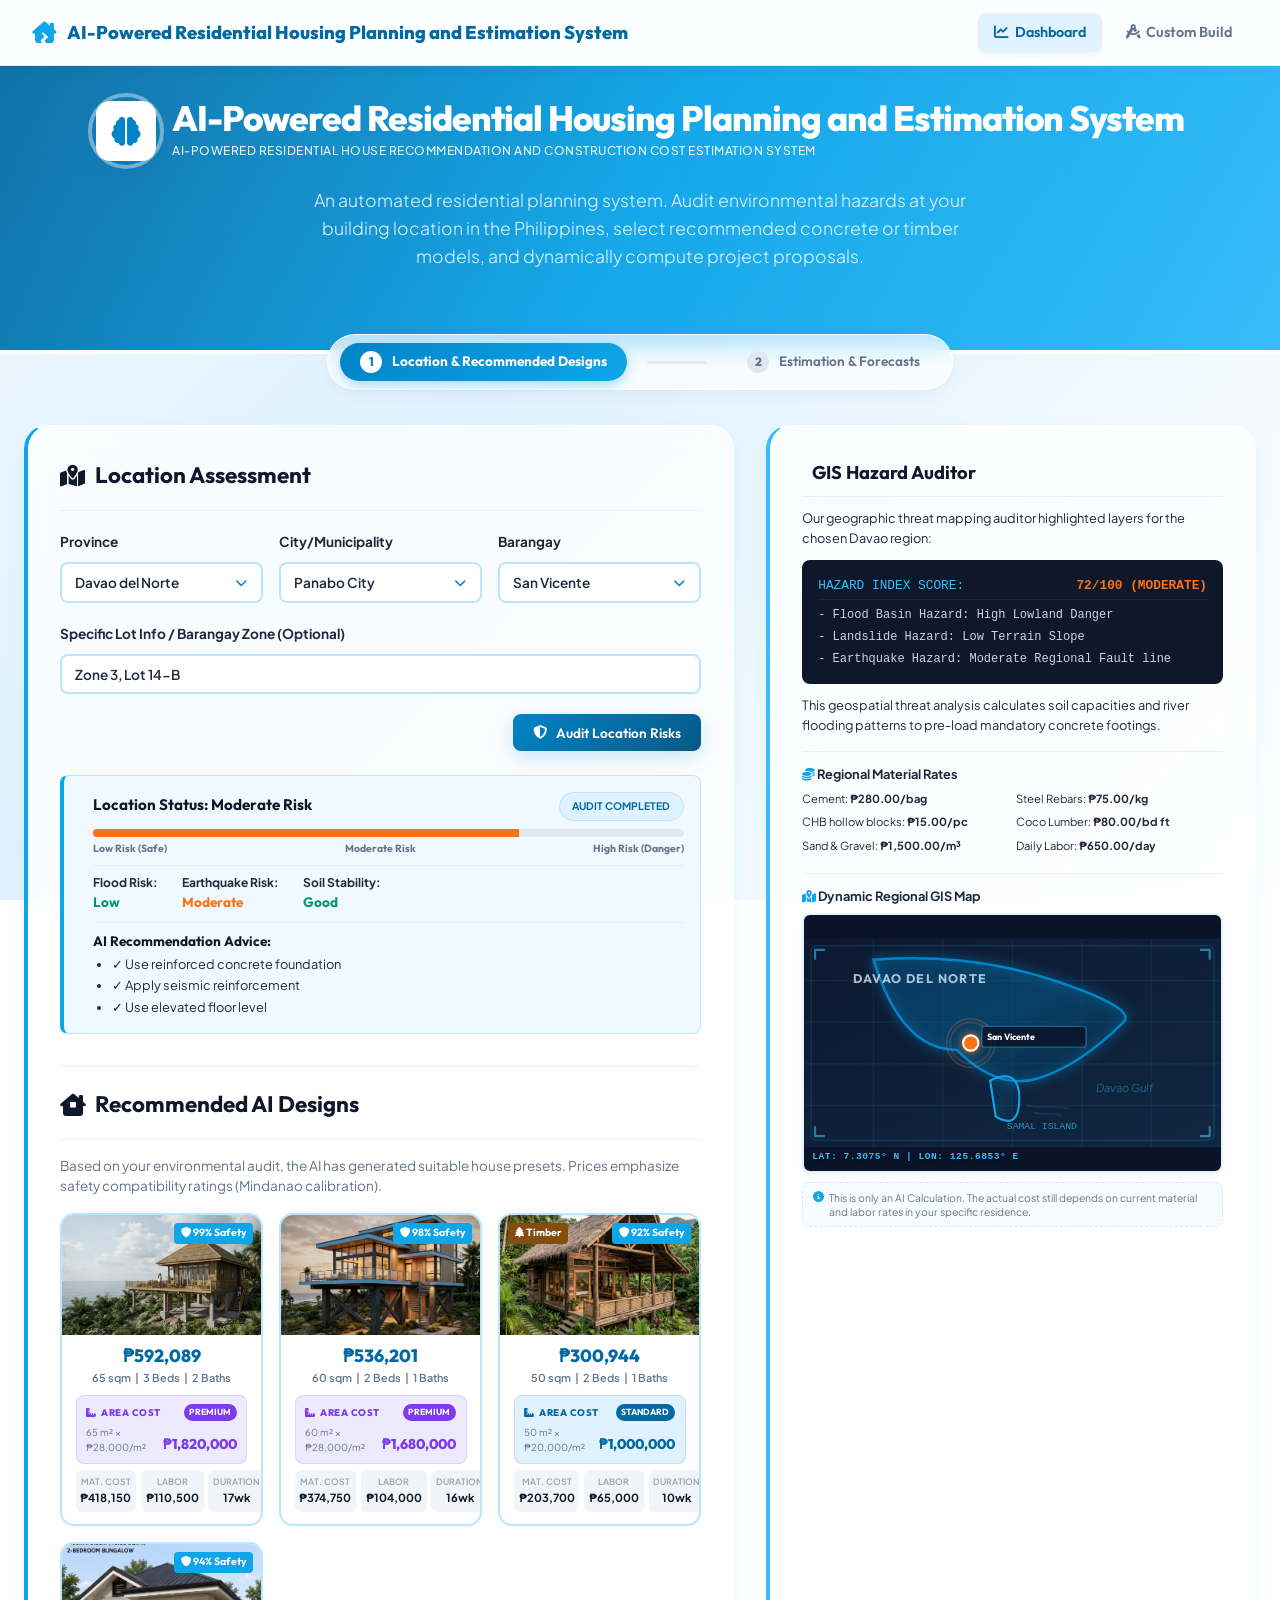
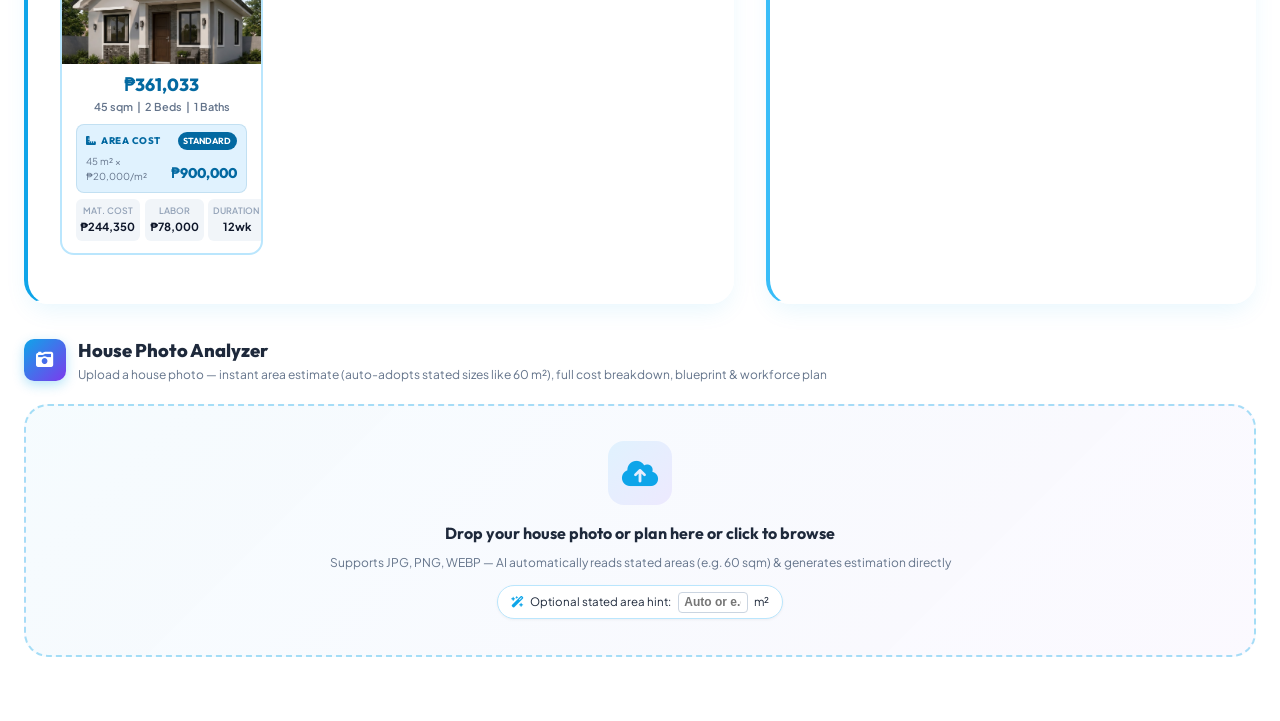
==== commit 63036017: "Add files via upload" ====
--- a/system.html
+++ b/system.html
@@ -387,7 +387,7 @@
                         </div>
                         <div class="blueprint-visual-frame"
                             style="border: 2px solid var(--sky-100); border-radius: var(--radius-md); overflow: hidden; background: #0b1329; height: 380px; position: relative;">
-                            <img id="step2BlueprintImg" src="Img/blueprint_elevated.png" alt="House Blueprint Draft"
+                            <img id="step2BlueprintImg" src="Img/house_elevated_Blueprint.png" alt="House Blueprint Draft"
                                 style="width: 100%; height: 100%; object-fit: cover;">
                             <svg id="step2BlueprintSvg"
                                 style="width: 100%; height: 100%; display: none; background: #f8fafc;"
@@ -806,7 +806,7 @@
                                 AI HOUSE RENDER</span>
                         </div>
                         <div>
-                            <img id="printBlueprintImg" src="Img/blueprint_elevated.png"
+                            <img id="printBlueprintImg" src="Img/house_elevated_Blueprint.png"
                                 style="width: 100%; height: 140px; object-fit: cover; border-radius: 6px; border: 1px solid var(--slate-200);"
                                 alt="Blueprint Plan">
                             <span
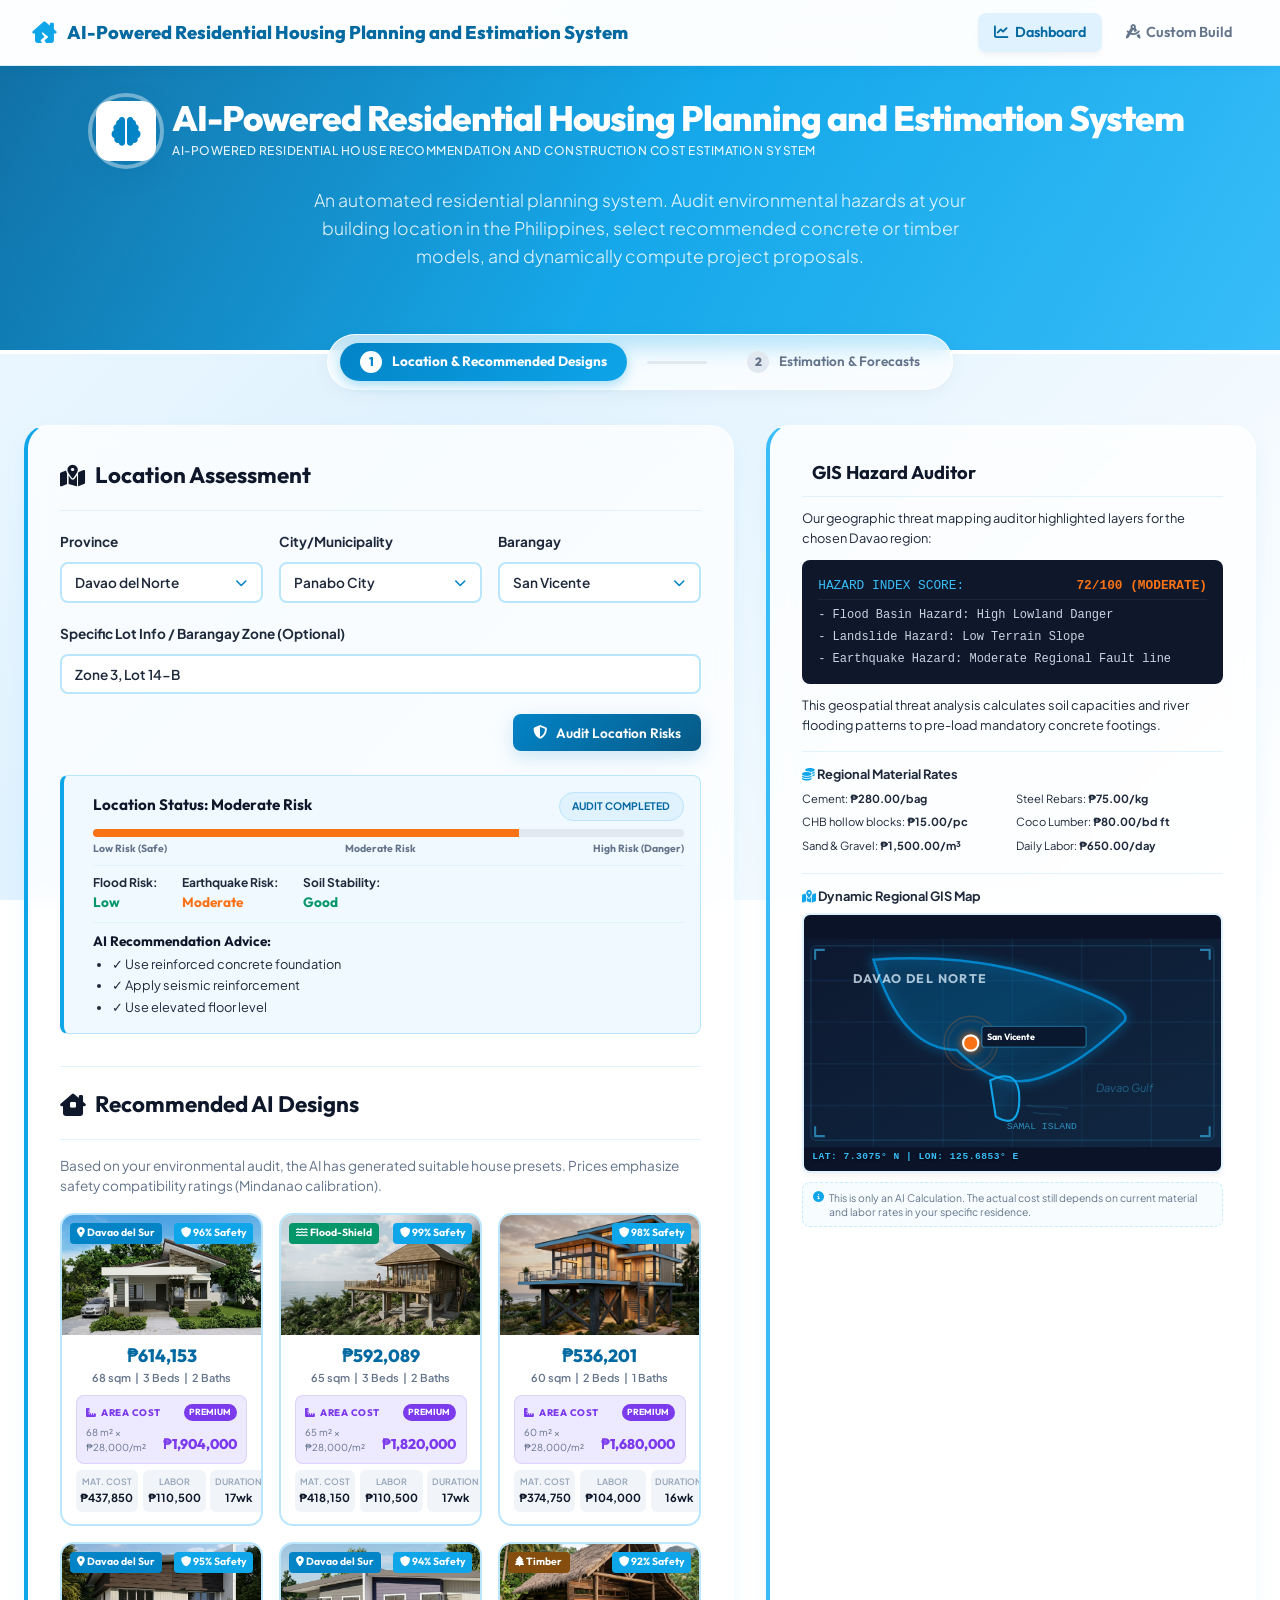
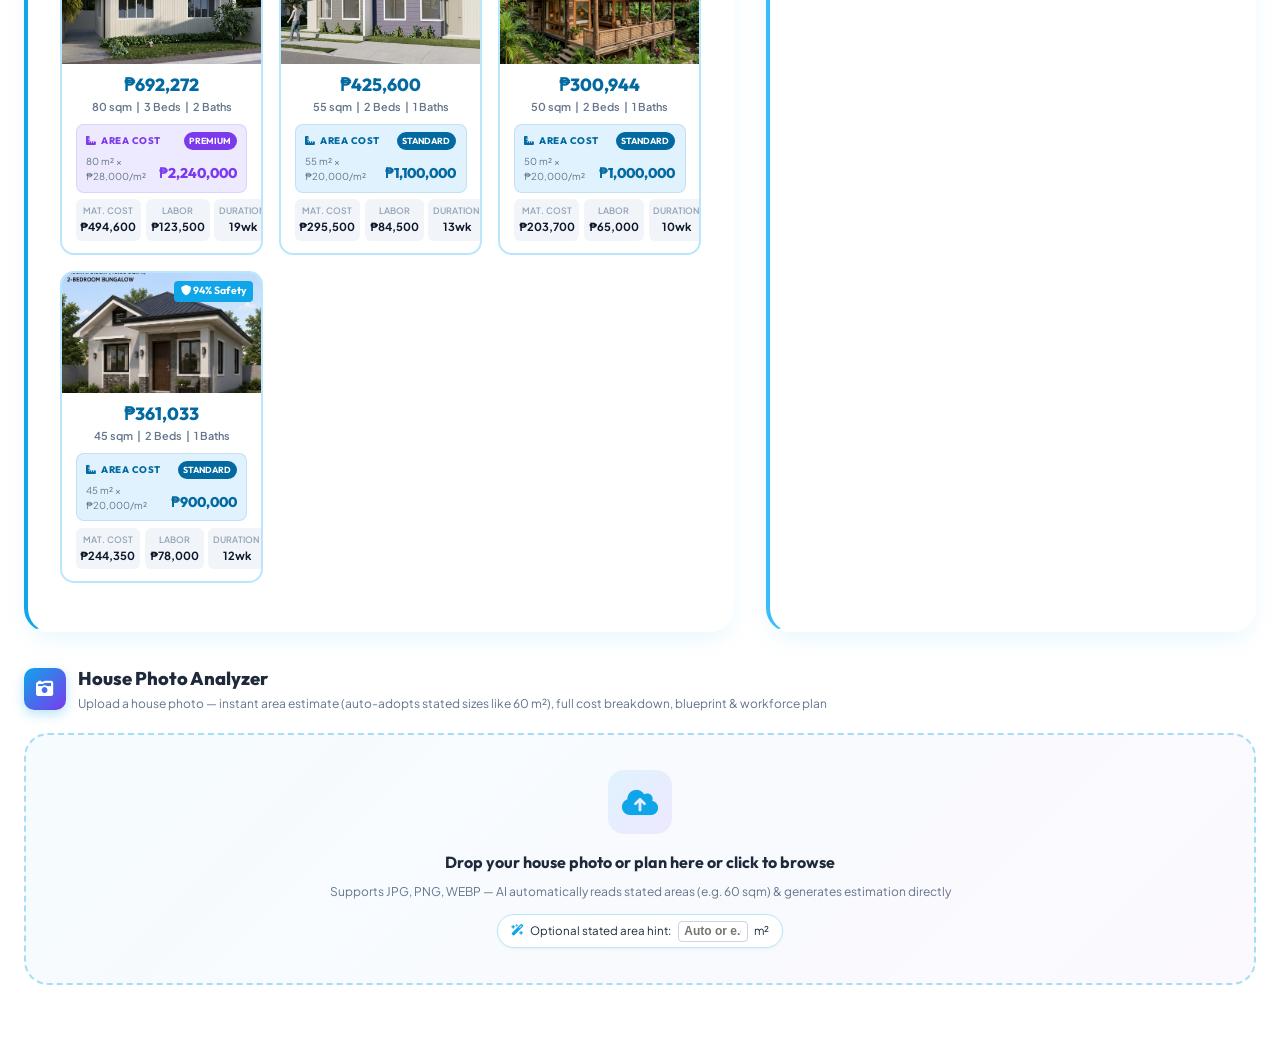
==== commit 981d388f: "Add files via upload" ====
--- a/system.html
+++ b/system.html
@@ -376,30 +376,51 @@
                         <div class="house-visual-frame"
                             style="border: 2px solid var(--sky-100); border-radius: var(--radius-md); overflow: hidden; background: #0b1329; height: 380px; position: relative;">
                             <img id="step2HouseImg" src="Img/house_elevated.png" alt="AI House Visualization"
-                                style="width: 100%; height: 100%; object-fit: cover;">
+                                style="width: 100%; height: 100%; object-fit: cover; cursor: pointer;" title="Click to view full size & print">
+                            
+                            <div class="frame-top-bar">
+                                <button type="button" id="btnPrintHousePhoto" class="frame-action-btn btn-print-accent" title="Print House Photo Only">
+                                    <i class="fa-solid fa-print"></i> Print Photo
+                                </button>
+                                <div style="display: flex; gap: 0.35rem;">
+                                    <button type="button" id="btnChangePhotoInStep2"
+                                        onclick="document.getElementById('housePhotoInput').click();"
+                                        class="frame-action-btn"
+                                        style="display: none;">
+                                        <i class="fa-solid fa-rotate"></i> Change Photo
+                                    </button>
+                                    <button type="button" id="btnFullscreenHousePhoto" class="frame-action-btn" title="View Full Size & Print">
+                                        <i class="fa-solid fa-expand"></i> View
+                                    </button>
+                                </div>
+                            </div>
+
                             <span id="step2HouseBadge"
-                                style="position: absolute; bottom: 0.6rem; left: 0.6rem; background: rgba(0,0,0,0.65); color: white; padding: 0.25rem 0.55rem; border-radius: 4px; font-size: 0.72rem; font-weight: 700; font-family: var(--font-heading);">AI RENDER</span>
-                            <button type="button" id="btnChangePhotoInStep2"
-                                onclick="document.getElementById('housePhotoInput').click();"
-                                style="display: none; position: absolute; top: 0.6rem; right: 0.6rem; background: rgba(15,23,42,0.85); backdrop-filter: blur(4px); border: 1px solid rgba(255,255,255,0.25); color: white; border-radius: 6px; padding: 0.35rem 0.75rem; font-size: 0.75rem; font-weight: 700; cursor: pointer;">
-                                <i class="fa-solid fa-rotate"></i> Change Photo
-                            </button>
+                                style="position: absolute; bottom: 0.6rem; left: 0.6rem; background: rgba(0,0,0,0.72); color: white; padding: 0.25rem 0.65rem; border-radius: 4px; font-size: 0.72rem; font-weight: 700; font-family: var(--font-heading); cursor: pointer; display: flex; align-items: center; gap: 0.35rem;" title="Click to View & Print">
+                                <i class="fa-solid fa-camera" style="color: #38bdf8;"></i> AI RENDER &bull; Click to Print
+                            </span>
                         </div>
                         <div class="blueprint-visual-frame"
                             style="border: 2px solid var(--sky-100); border-radius: var(--radius-md); overflow: hidden; background: #0b1329; height: 380px; position: relative;">
                             <img id="step2BlueprintImg" src="Img/house_elevated_Blueprint.png" alt="House Blueprint Draft"
-                                style="width: 100%; height: 100%; object-fit: cover;">
+                                style="width: 100%; height: 100%; object-fit: cover; cursor: pointer;" title="Click to enlarge & print blueprint">
                             <svg id="step2BlueprintSvg"
-                                style="width: 100%; height: 100%; display: none; background: #f8fafc;"
-                                viewBox="0 0 880 560"></svg>
+                                style="width: 100%; height: 100%; display: none; background: #f8fafc; cursor: pointer;"
+                                viewBox="0 0 880 560" title="Click to enlarge & print blueprint"></svg>
+                            
+                            <div class="frame-top-bar">
+                                <button type="button" id="btnPrintBlueprint" class="frame-action-btn btn-print-accent" title="Print Blueprint Only">
+                                    <i class="fa-solid fa-print"></i> Print Blueprint
+                                </button>
+                                <button type="button" id="btnFullscreenBlueprint" class="frame-action-btn" title="Open High-Res Blueprint Viewer">
+                                    <i class="fa-solid fa-expand"></i> Large Blueprint View
+                                </button>
+                            </div>
+
                             <span id="step2BlueprintBadge"
-                                style="position: absolute; bottom: 0.6rem; left: 0.6rem; background: rgba(0,0,0,0.72); color: white; padding: 0.25rem 0.65rem; border-radius: 4px; font-size: 0.74rem; font-weight: 700; font-family: var(--font-heading); cursor: pointer; display: flex; align-items: center; gap: 0.4rem;">
-                                <i class="fa-solid fa-drafting-compass" style="color: #38bdf8;"></i> PLAN DRAFT &bull; Click to Enlarge
+                                style="position: absolute; bottom: 0.6rem; left: 0.6rem; background: rgba(0,0,0,0.75); color: white; padding: 0.25rem 0.65rem; border-radius: 4px; font-size: 0.74rem; font-weight: 700; font-family: var(--font-heading); cursor: pointer; display: flex; align-items: center; gap: 0.4rem;" title="Click to View & Print">
+                                <i class="fa-solid fa-drafting-compass" style="color: #38bdf8;"></i> PLAN DRAFT &bull; Click to Print
                             </span>
-                            <button type="button" id="btnFullscreenBlueprint"
-                                style="position: absolute; top: 0.6rem; right: 0.6rem; background: rgba(15,23,42,0.85); backdrop-filter: blur(4px); border: 1px solid rgba(255,255,255,0.3); color: white; border-radius: 6px; padding: 0.35rem 0.75rem; font-size: 0.75rem; font-weight: 700; cursor: pointer; display: flex; align-items: center; gap: 0.4rem; z-index: 5;">
-                                <i class="fa-solid fa-expand" style="color: #38bdf8;"></i> Large Blueprint View
-                            </button>
                         </div>
                     </div>
 
@@ -853,7 +874,17 @@
             
             <!-- Standard Image Preview (House Photos / Renders) -->
             <img id="lightboxImg" src="" alt="Expanded Preview"
-                style="max-width: 100%; max-height: 82vh; object-fit: contain; border-radius: var(--radius-md); border: 4px solid var(--white); box-shadow: var(--shadow-lg); transform: scale(0.95); transition: transform 0.3s cubic-bezier(0.34, 1.56, 0.64, 1);">
+                style="max-width: 100%; max-height: 76vh; object-fit: contain; border-radius: var(--radius-md); border: 4px solid var(--white); box-shadow: var(--shadow-lg); transform: scale(0.95); transition: transform 0.3s cubic-bezier(0.34, 1.56, 0.64, 1);">
+            
+            <!-- Lightbox Image Action Bar for Printing and Saving -->
+            <div id="lightboxImgActions" style="display: flex; align-items: center; justify-content: center; gap: 0.75rem; margin-top: 0.75rem; flex-wrap: wrap;">
+                <button type="button" id="btnLightboxPrint" style="background: #0284c7; color: white; border: none; padding: 0.5rem 1.3rem; border-radius: 8px; cursor: pointer; font-size: 0.85rem; font-weight: 700; display: flex; align-items: center; gap: 0.45rem; box-shadow: 0 4px 14px rgba(2,132,199,0.4); transition: transform 0.15s ease, background 0.15s ease;">
+                    <i class="fa-solid fa-print"></i> Print This Picture
+                </button>
+                <button type="button" id="btnLightboxDownload" style="background: rgba(255,255,255,0.18); color: white; border: 1px solid rgba(255,255,255,0.35); padding: 0.5rem 1.15rem; border-radius: 8px; cursor: pointer; font-size: 0.85rem; font-weight: 600; display: flex; align-items: center; gap: 0.45rem;">
+                    <i class="fa-solid fa-download"></i> Save Image
+                </button>
+            </div>
             
             <!-- High-Resolution Architectural Blueprint CAD Drafting Viewer -->
             <div id="lightboxSvgWrapper"
@@ -872,6 +903,7 @@
                         <button type="button" id="btnBpZoomOut" style="background: #1e293b; color: #38bdf8; border: 1px solid #334155; padding: 0.35rem 0.7rem; border-radius: 6px; cursor: pointer; font-size: 0.75rem; font-weight: 700; display: flex; align-items: center; gap: 0.35rem;"><i class="fa-solid fa-magnifying-glass-minus"></i> Zoom Out</button>
                         <button type="button" id="btnBpReset" style="background: #1e293b; color: #cbd5e1; border: 1px solid #334155; padding: 0.35rem 0.7rem; border-radius: 6px; cursor: pointer; font-size: 0.75rem; font-weight: 700; display: flex; align-items: center; gap: 0.35rem;"><i class="fa-solid fa-arrows-rotate"></i> Reset</button>
                         <button type="button" id="btnBpDownload" style="background: #0284c7; color: white; border: none; padding: 0.35rem 0.85rem; border-radius: 6px; cursor: pointer; font-size: 0.75rem; font-weight: 700; display: flex; align-items: center; gap: 0.35rem;"><i class="fa-solid fa-download"></i> Save SVG CAD</button>
+                        <button type="button" id="btnBpPrint" style="background: #059669; color: white; border: none; padding: 0.35rem 0.85rem; border-radius: 6px; cursor: pointer; font-size: 0.75rem; font-weight: 700; display: flex; align-items: center; gap: 0.35rem;"><i class="fa-solid fa-print"></i> Print Blueprint</button>
                     </div>
                 </div>
                 <!-- Blueprint display viewport -->
@@ -891,6 +923,9 @@
         </div>
     </div>
 
+    <!-- Dedicated Single-Picture Printable Container (House Photo Only or Blueprint Only) -->
+    <div id="soloPrintContainer" class="solo-print-container" style="display: none;"></div>
+
     <!-- Tesseract OCR Engine for automatic client-side stated-area detection from photos -->
     <script src="https://cdn.jsdelivr.net/npm/tesseract.js@5/dist/tesseract.min.js"></script>
     <!-- Script loading -->
--- a/style.css
+++ b/style.css
@@ -1862,15 +1862,16 @@
         visibility: hidden;
     }
 
-    #printArea,
-    #printArea *,
-    #printSysArea,
-    #printSysArea * {
+    /* Standard Multi-Page Project Report Print */
+    body:not(.print-solo-mode) #printArea,
+    body:not(.print-solo-mode) #printArea *,
+    body:not(.print-solo-mode) #printSysArea,
+    body:not(.print-solo-mode) #printSysArea * {
         visibility: visible;
     }
 
-    #printArea,
-    #printSysArea {
+    body:not(.print-solo-mode) #printArea,
+    body:not(.print-solo-mode) #printSysArea {
         position: absolute;
         left: 0;
         top: 0;
@@ -1879,14 +1880,14 @@
         margin: 0;
     }
 
-    .export-modal {
+    body:not(.print-solo-mode) .export-modal {
         position: absolute;
         background: transparent;
         backdrop-filter: none;
         padding: 0;
     }
 
-    .export-modal-content {
+    body:not(.print-solo-mode) .export-modal-content {
         box-shadow: none;
         max-height: none;
         overflow-y: visible;
@@ -1894,6 +1895,92 @@
 
     .export-actions {
         display: none;
+    }
+
+    /* Single Picture / Blueprint Print Mode (House Photo only OR Blueprint only) */
+    body.print-solo-mode #soloPrintContainer,
+    body.print-solo-mode #soloPrintContainer * {
+        visibility: visible !important;
+    }
+
+    body.print-solo-mode #soloPrintContainer {
+        display: block !important;
+        position: absolute !important;
+        left: 0 !important;
+        top: 0 !important;
+        width: 100% !important;
+        padding: 8mm 12mm !important;
+        margin: 0 !important;
+        background: #ffffff !important;
+        color: #0f172a !important;
+        box-sizing: border-box !important;
+        z-index: 9999999 !important;
+    }
+
+    body.print-solo-mode .lightbox-modal,
+    body.print-solo-mode .export-modal {
+        display: none !important;
+        visibility: hidden !important;
+    }
+}
+
+/* UI Action Bars on Visual Frames */
+.frame-top-bar {
+    position: absolute;
+    top: 0.55rem;
+    left: 0.55rem;
+    right: 0.55rem;
+    display: flex;
+    justify-content: space-between;
+    align-items: center;
+    gap: 0.4rem;
+    z-index: 6;
+    pointer-events: none;
+}
+
+.frame-top-bar > * {
+    pointer-events: auto;
+}
+
+.frame-action-btn {
+    background: rgba(15, 23, 42, 0.88);
+    backdrop-filter: blur(4px);
+    border: 1px solid rgba(255, 255, 255, 0.28);
+    color: white;
+    border-radius: 6px;
+    padding: 0.35rem 0.68rem;
+    font-size: 0.72rem;
+    font-weight: 700;
+    cursor: pointer;
+    display: inline-flex;
+    align-items: center;
+    gap: 0.35rem;
+    transition: all 0.18s ease;
+    box-shadow: 0 2px 6px rgba(0,0,0,0.3);
+    font-family: var(--font-heading);
+}
+
+.frame-action-btn:hover {
+    background: rgba(2, 132, 199, 0.95);
+    border-color: #38bdf8;
+    color: white;
+    transform: translateY(-1px);
+}
+
+.frame-action-btn.btn-print-accent {
+    background: #0284c7;
+    border-color: #38bdf8;
+    color: white;
+}
+
+.frame-action-btn.btn-print-accent:hover {
+    background: #0369a1;
+}
+
+@media (max-width: 600px) {
+    .frame-action-btn {
+        padding: 0.3rem 0.5rem;
+        font-size: 0.68rem;
     }
 }
 
